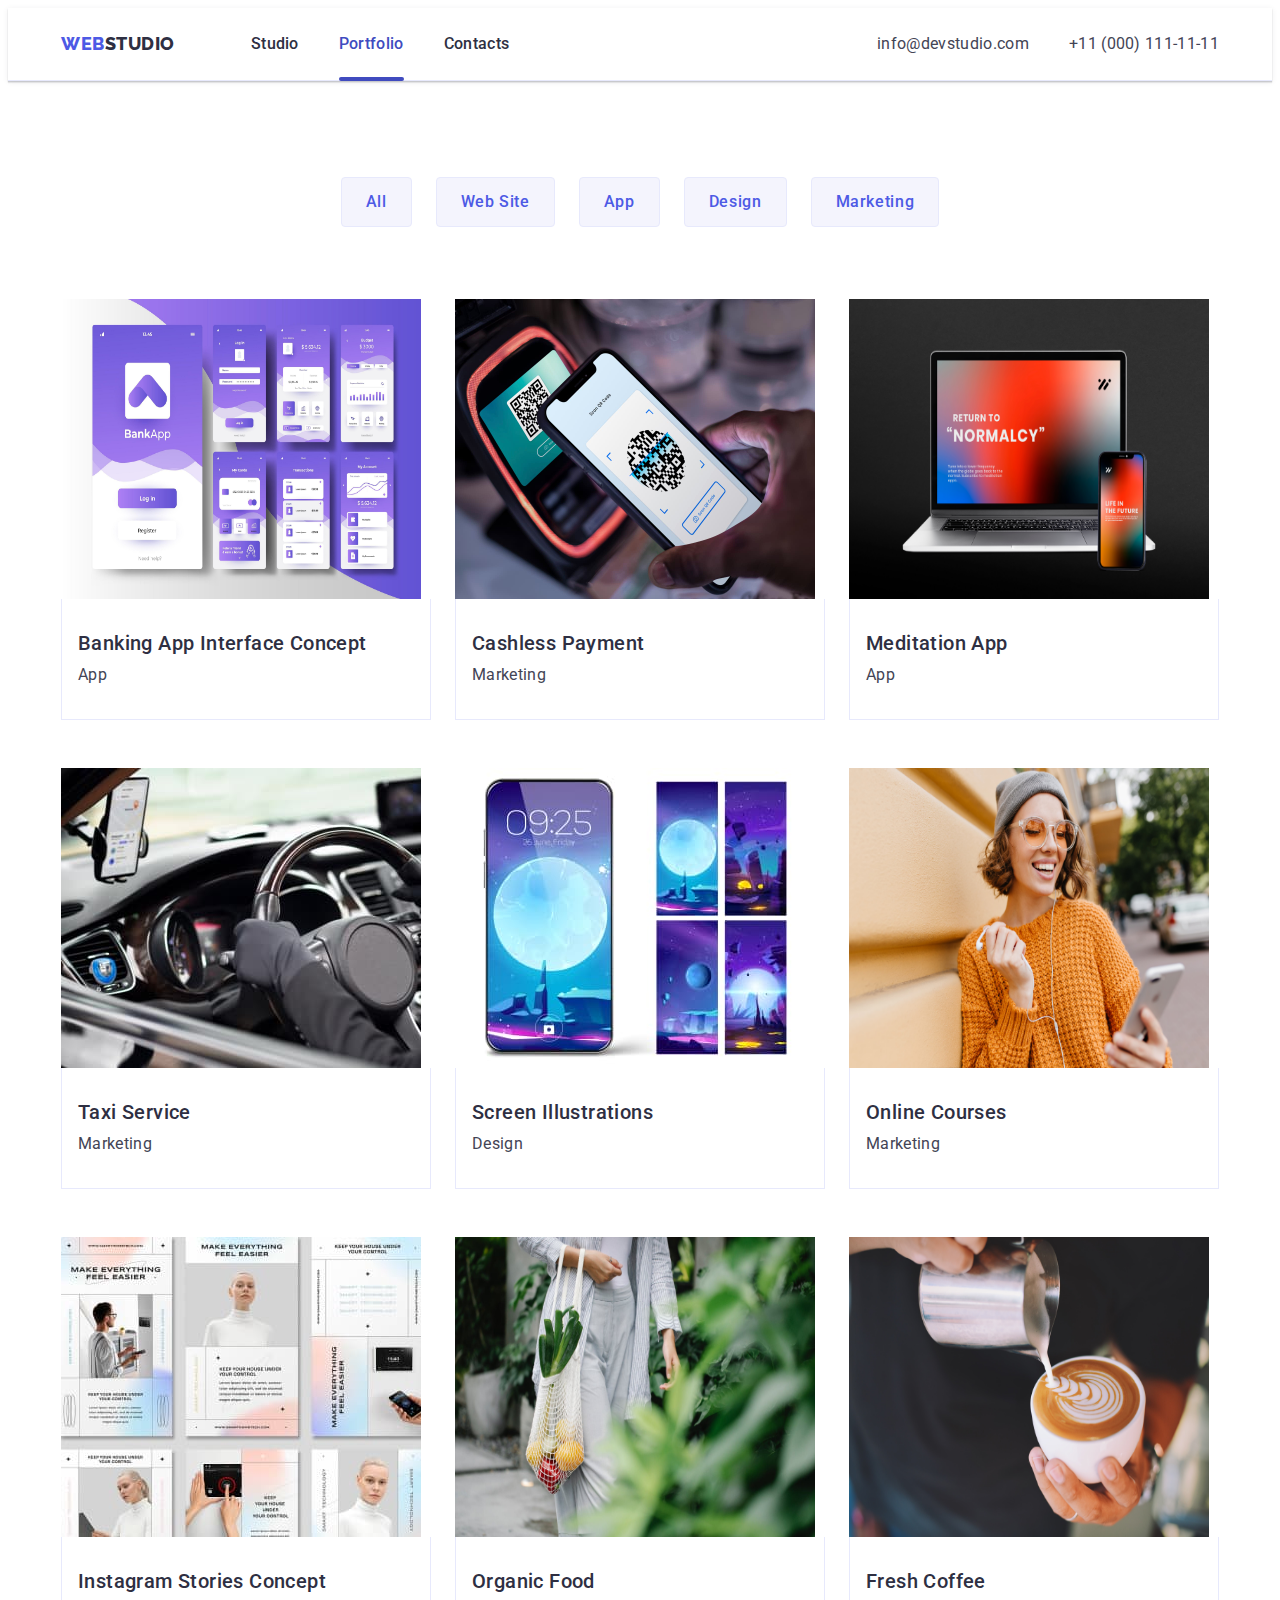
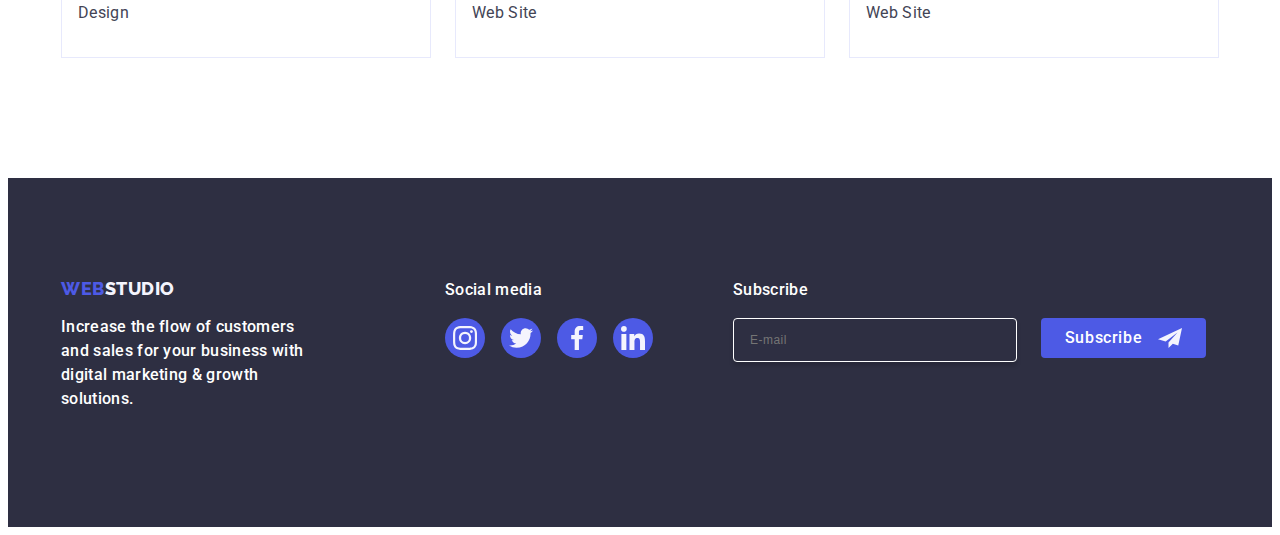
==== portfolio.html @ bbbe094a "Initial commit" ====
<!DOCTYPE html>
<html lang="en">
  <!-- head -->
  <head>
    <meta charset="UTF-8" />
    <meta name="viewport" content="width=device-width, initial-scale=1.0" />
    <link rel="preconnect" href="https://fonts.googleapis.com" />
    <link rel="preconnect" href="https://fonts.gstatic.com" crossorigin />
    <link
      href="https://fonts.googleapis.com/css2?family=Raleway:wght@800&family=Roboto:wght@400;500;700;900&display=swap"
      rel="stylesheet"
    />
    <link
      rel="stylesheet"
      href="https://cdnjs.cloudflare.com/ajax/libs/modern-normalize/2.0.0/modern-normalize.min.css"
      integrity="sha512-4xo8blKMVCiXpTaLzQSLSw3KFOVPWhm/TRtuPVc4WG6kUgjH6J03IBuG7JZPkcWMxJ5huwaBpOpnwYElP/m6wg=="
      crossorigin="anonymous"
      referrerpolicy="no-referrer"
    />
    <link rel="stylesheet" href="./css/styles.css" />
    <title>Portfolio</title>
  </head>
  <!-- body -->
  <body>
    <header class="header">
      <div class="container header-container">
        <nav class="nav-header">
          <a href="./index.html" class="logo-link-header link"
            >Web<span class="logo-accent">Studio</span></a
          >
          <ul class="header-link list">
            <li>
              <a class="nav-list link" href="./index.html">Studio</a>
            </li>
            <li>
              <a class="nav-list link current" href="./portfolio.html"
                >Portfolio</a
              >
            </li>
            <li>
              <a class="nav-list link" href="">Contacts</a>
            </li>
          </ul>
        </nav>
        <address class="address">
          <ul class="address-list list">
            <li class="item">
              <a class="contact-link link" href="mailto:info@devstudio.com"
                >info@devstudio.com</a
              >
            </li>
            <li class="item">
              <a class="contact-link link" href="tel:+110001111111"
                >+11 (000) 111-11-11</a
              >
            </li>
          </ul>
        </address>
      </div>
    </header>
    <!-- main -->
    <main>
      <section class="section-p">
        <div class="container">
          <h1 class="visually-hidden">Any text</h1>

          <!-- section with buttons -->

          <ul class="list-p list">
            <li><button class="button-p" type="button">All</button></li>
            <li><button class="button-p" type="button">Web Site</button></li>
            <li><button class="button-p" type="button">App</button></li>
            <li><button class="button-p" type="button">Design</button></li>
            <li><button class="button-p" type="button">Marketing</button></li>
          </ul>

          <!-- section with images -->

          <ul class="list-p-second list">
            <li class="item-p">
              <a href="src=./images/ProjectCard1.jpg" class="app-link-p link">
                <div class="image-p-container">
                  <img
                    src="./images/ProjectCard1.jpg"
                    alt="Banking App Interface Concept"
                    width="360"
                    height="300"
                  />
                  <p class="text-p-container">
                    14 Stylish and User-Friendly App Design Concepts · Task
                    Manager App · Calorie Tracker App · Exotic Fruit Ecommerce
                    App · Cloud Storage App
                  </p>
                </div>
                <div class="link-p">
                  <h2 class="titie-p">Banking App Interface Concept</h2>
                  <p class="text-p">App</p>
                </div></a
              >
            </li>
            <li class="item-p">
              <a href="src=./images/ProjectCard2.jpg" class="app-link-p link">
                <div class="image-p-container">
                  <img
                    src="./images/ProjectCard2.jpg"
                    alt="Cashless Payment"
                    width="360"
                    height="300"
                  />
                  <p class="text-p-container">
                    14 Stylish and User-Friendly App Design Concepts · Task
                    Manager App · Calorie Tracker App · Exotic Fruit Ecommerce
                    App · Cloud Storage App
                  </p>
                </div>
                <div class="link-p">
                  <h2 class="titie-p">Cashless Payment</h2>
                  <p class="text-p">Marketing</p>
                </div></a
              >
            </li>
            <li class="item-p">
              <a href="src=./images/ProjectCard3.jpg" class="app-link-p link">
                <div class="image-p-container">
                  <img
                    src="./images/ProjectCard3.jpg"
                    alt="Meditation App"
                    width="360"
                    height="300"
                  />
                  <p class="text-p-container">
                    14 Stylish and User-Friendly App Design Concepts · Task
                    Manager App · Calorie Tracker App · Exotic Fruit Ecommerce
                    App · Cloud Storage App
                  </p>
                </div>
                <div class="link-p">
                  <h2 class="titie-p">Meditation App</h2>
                  <p class="text-p">App</p>
                </div></a
              >
            </li>
            <li class="item-p">
              <a href="src=./images/ProjectCard4.jpg" class="app-link-p link">
                <div class="image-p-container">
                  <img
                    src="./images/ProjectCard4.jpg"
                    alt="Taxi Service"
                    width="360"
                    height="300"
                  />
                  <p class="text-p-container">
                    14 Stylish and User-Friendly App Design Concepts · Task
                    Manager App · Calorie Tracker App · Exotic Fruit Ecommerce
                    App · Cloud Storage App
                  </p>
                </div>
                <div class="link-p">
                  <h2 class="titie-p">Taxi Service</h2>
                  <p class="text-p">Marketing</p>
                </div></a
              >
            </li>
            <li class="item-p">
              <a href="src=./images/ProjectCard5.jpg" class="app-link-p link">
                <div class="image-p-container">
                  <img
                    src="./images/ProjectCard5.jpg"
                    alt="Screen Illustrations"
                    width="360"
                    height="300"
                  />
                  <p class="text-p-container">
                    14 Stylish and User-Friendly App Design Concepts · Task
                    Manager App · Calorie Tracker App · Exotic Fruit Ecommerce
                    App · Cloud Storage App
                  </p>
                </div>
                <div class="link-p">
                  <h2 class="titie-p">Screen Illustrations</h2>
                  <p class="text-p">Design</p>
                </div></a
              >
            </li>
            <li class="item-p">
              <a href="src=./images/ProjectCard6.jpg" class="app-link-p link">
                <div class="image-p-container">
                  <img
                    src="./images/ProjectCard6.jpg"
                    alt="Online Courses"
                    width="360"
                    height="300"
                  />
                  <p class="text-p-container">
                    14 Stylish and User-Friendly App Design Concepts · Task
                    Manager App · Calorie Tracker App · Exotic Fruit Ecommerce
                    App · Cloud Storage App
                  </p>
                </div>
                <div class="link-p">
                  <h2 class="titie-p">Online Courses</h2>
                  <p class="text-p">Marketing</p>
                </div></a
              >
            </li>
            <li class="item-p">
              <a href="src=./images/ProjectCard7.jpg" class="app-link-p link">
                <div class="image-p-container">
                  <img
                    src="./images/ProjectCard7.jpg"
                    alt="Instagram Stories Concept"
                    width="360"
                    height="300"
                  />
                  <p class="text-p-container">
                    14 Stylish and User-Friendly App Design Concepts · Task
                    Manager App · Calorie Tracker App · Exotic Fruit Ecommerce
                    App · Cloud Storage App
                  </p>
                </div>
                <div class="link-p">
                  <h2 class="titie-p">Instagram Stories Concept</h2>
                  <p class="text-p">Design</p>
                </div></a
              >
            </li>
            <li class="item-p">
              <a href="src=./images/ProjectCard8.jpg" class="app-link-p link">
                <div class="image-p-container">
                  <img
                    src="./images/ProjectCard8.jpg"
                    alt="Organic Food"
                    width="360"
                    height="300"
                  />
                  <p class="text-p-container">
                    14 Stylish and User-Friendly App Design Concepts · Task
                    Manager App · Calorie Tracker App · Exotic Fruit Ecommerce
                    App · Cloud Storage App
                  </p>
                </div>
                <div class="link-p">
                  <h2 class="titie-p">Organic Food</h2>
                  <p class="text-p">Web Site</p>
                </div>
              </a>
            </li>
            <li class="item-p">
              <a href="src=./images/ProjectCard9.jpg" class="app-link-p link">
                <div class="image-p-container">
                  <img
                    src="./images/ProjectCard9.jpg"
                    alt="Fresh Coffee"
                    width="360"
                    height="300"
                  />
                  <p class="text-p-container">
                    14 Stylish and User-Friendly App Design Concepts · Task
                    Manager App · Calorie Tracker App · Exotic Fruit Ecommerce
                    App · Cloud Storage App
                  </p>
                </div>
                <div class="link-p">
                  <h2 class="titie-p">Fresh Coffee</h2>
                  <p class="text-p">Web Site</p>
                </div>
              </a>
            </li>
          </ul>
        </div>
      </section>
    </main>
    <!-- Footer -->
    <footer class="footer">
      <div class="footer-div container">
        <div class="footer-div-logo">
          <a href="./index.html" class="logo-link link"
            >Web<span class="logo-accent-dark">Studio</span></a
          >
          <p class="footer-text">
            Increase the flow of customers and sales for your business with
            digital marketing & growth solutions.
          </p>
        </div>
        <div class="footer-socials">
          <p class="footer-text">Social media</p>
          <ul class="socials-list-footer list">
            <li class="socials-item">
              <a
                class="socials-logo-link-footer"
                href="./images/icons.svg#icon-instagram"
              >
                <svg class="svg-logo" width="24" height="24">
                  <use href="./images/icons.svg#icon-instagram"></use>
                </svg>
              </a>
            </li>
            <li class="socials-item">
              <a
                class="socials-logo-link-footer"
                href="./images/icons.svg#icon-twitter"
              >
                <svg class="svg-logo" width="24" height="24">
                  <use href="./images/icons.svg#icon-twitter"></use>
                </svg>
              </a>
            </li>
            <li class="socials-item">
              <a
                class="socials-logo-link-footer"
                href="./images/icons.svg#icon-facebook"
              >
                <svg class="svg-logo" width="24" height="24">
                  <use href="./images/icons.svg#icon-facebook"></use></svg
              ></a>
            </li>
            <li class="socials-item">
              <a
                class="socials-logo-link-footer"
                href="./images/icons.svg#icon-linkedin"
              >
                <svg class="svg-logo" width="24" height="24">
                  <use href="./images/icons.svg#icon-linkedin"></use>
                </svg>
              </a>
            </li>
          </ul>
        </div>
        <div class="footer-form-div">
          <p class="footer-form-text">Subscribe</p>
          <form class="footer-form">
            <label class="footer-form-label">
              <input
                class="input-email"
                type="email"
                name="e-mail"
                placeholder="E-mail"
              />
            </label>
            <button type="submit" class="subscribe-button">
              Subscribe
              <svg
                class="svg-logo subscribe-button-icon"
                width="24"
                height="24"
              >
                <use href="./images/icons.svg#icon-subscribe"></use>
              </svg>
            </button>
          </form>
        </div>
      </div>
    </footer>
  </body>
</html>
---- css/styles.css ----
:root {
    --state: #434455;
    --navy-blue: #2e2f42;
    --cornflower: #E7E9FC;
    --iris: #4D5AE5;
    --ocean: #404BBF;
    --cloud: #F4F4FD;
    --white: #ffffff;
    --light-slate: #8e8f99;

}

p,
h1,
h2,
h3,
h4,
h5,
h6 {
    padding: 0%;
    margin: 0%;
}

li {
    margin: 0%;
    padding-left: 0%;
}

img {
    display: block;
}

body {
    font-family: "Roboto", sans-serif;
    color: var(--state);
    background-color: var(--white);
}

.container {
    width: 1158px;
    padding: 0 15px;
    margin: 0 auto;
}

.header {
    border-bottom: 1px solid #e7e9fc;
    box-shadow: 0px 2px 1px rgba(46, 47, 66, 0.08), 0px 1px 1px rgba(46, 47, 66, 0.16), 0px 1px 6px rgba(46, 47, 66, 0.08);
}

.header-container {
    display: flex;
    align-items: center;
    justify-content: space-between;
}

.visually-hidden {
    position: absolute;
    width: 1px;
    height: 1px;
    margin: -1px;
    border: 0;
    padding: 0;
    white-space: nowrap;
    clip-path: inset(100%);
    clip: rect(0 0 0 0);
    overflow: hidden;
}

.list {
    list-style: none;
    padding: 0;
    margin: 0;
}

.link {
    text-decoration: none;
}

.current {}

.address {
    margin-left: auto;
}

.item {}

.nav-header {
    display: flex;
    align-items: center;
}

.header-link {
    display: flex;
    gap: 40px;
}


.address-list {
    display: flex;
    gap: 40px;
}

.logo-link-header {
    display: block;
    font-family: "Raleway", sans-serif;
    font-weight: 800;
    font-size: 18px;
    line-height: 1.17;
    letter-spacing: 0.03em;
    text-transform: uppercase;
    color: var(--iris);
    margin-right: 76px;

}


.logo-link.link {

    display: inline-block;
    font-family: "Raleway", sans-serif;
    font-weight: 800;
    font-size: 18px;
    line-height: 1.17;
    letter-spacing: 0.03em;
    text-transform: uppercase;
    color: var(--iris);
    margin-right: 76px;
    margin-bottom: 16px;
}


.logo-link.link:hover,
.logo-link.link:focus,
.nav-list.link:hover,
.nav-list.link:focus,
.contact-link.link:hover,
.contact-link.link:focus {
    color: #404bbf;
}



.logo-accent {
    color: #2e2f42
}



.nav-list {

    padding: 24px 0;
    color: var(--navyblue, #2E2F42);
    font-family: Roboto;
    font-size: 16px;
    font-style: normal;
    line-height: 1.5;
    letter-spacing: 0.02em;
    font-weight: 500;
    display: block;
    transition: color 250ms cubic-bezier(0.4, 0, 0.2, 1)
}

.current {
    color: #404bbf;
    position: relative;
}

.current::after {
    width: 100%;
    content: "";
    position: absolute;
    left: 0;
    bottom: -1px;
    height: 4px;
    background-color: #404bbf;
    border-radius: 2px;
    transition: border-radius 2px;
}


.contact-link {
    color: var(--slate, #434455);
    font-family: Roboto;
    font-size: 16px;
    font-style: normal;
    font-weight: 400;
    line-height: 24px;
    letter-spacing: 0.32px;
    transition: color 250ms cubic-bezier(0.4, 0, 0.2, 1);

}



.section-one {
    max-width: 1440px;
    padding: 188px 0;
    text-align: center;
    background: var(--navyblue, #2E2F42);
}

.hero {

    background-size: cover;
    background-image: url(../images/hero-bg.jpg);
    background-repeat: no-repeat;
    background-position: center center;
    background-image: linear-gradient(rgba(46, 47, 66, 0.7),
            rgba(46, 47, 66, 0.7)), url(../images/hero-bg.jpg);
}

.section-one-text {
    max-width: 496px;
    color: var(--white, #FFF);
    font-family: Roboto;
    font-size: 56px;
    font-style: normal;
    font-weight: 700;
    line-height: 1.07;
    letter-spacing: 1.12px;
    text-align: center;
    margin-right: auto;
    margin-left: auto;
    margin-bottom: 48px;
}

.section-one-button {
    border-radius: 4px;
    border: none;
    height: 56px;
    min-width: 169px;
    display: block;
    background-color: var(--iris);
    font-family: "Roboto", sans-serif;
    font-weight: 500;
    font-size: 16px;
    line-height: 1.5;
    letter-spacing: 0.04em;
    color: var(--white);
    cursor: pointer;
    margin: 0 auto;
    transition: background-color 250ms cubic-bezier(0.4, 0, 0.2, 1);
}

.section-one-button:hover {
    background-color: var(--ocean);
}

.section-one-button:focus {
    background-color: var(--ocean);
}

.section-two {
    padding: 120px 0;
}

.logo-icon {
    display: flex;
    justify-content: center;
    align-items: center;
}

.logo-icon-wrapper {
    display: flex;
    justify-content: center;
    align-items: center;
    width: 264px;
    height: 112px;
    margin-bottom: 8px;
    flex-shrink: 0;
    border-radius: 4px;
    background: var(--cloud, #F4F4FD);
}



.section-two-title,
.titie-p {
    font-weight: 500;
    font-size: 20px;
    line-height: 1.2;
    letter-spacing: 0.02em;
    color: var(--navy-blue);

}

.section-two-text {
    line-height: 1.5;
    letter-spacing: 0.02em;

}

.section-two-title {
    margin-bottom: 8px;
}

.section-two-list {
    display: flex;
    gap: 24px;
}

.section-two-list-element {
    width: calc((100% - 72px) / 4);
}

.section-three-title,
.section-four-title,
.section-five-title {
    font-size: 36px;
    line-height: 1.11;
    text-align: center;
    text-transform: capitalize;
    color: var(--navy-blue);
    letter-spacing: 0.02em;
}

.section-three {
    padding-bottom: 120px;
}

.section-three-title {
    margin-bottom: 72px;
}

.section-three-list {
    display: flex;
    gap: 24px;
}

.section-four {
    padding: 120px 0;
    background-color: #F4F4FD;
}

.section-four-list {
    display: flex;
    gap: 24px;
    border-radius: 0px 0px 4px 4px;
}

.section-four-item {
    border-radius: 0px 0px 4px 4px;
    background-color: #FFFFFF;
    box-shadow: 0px 1px 6px rgba(46, 47, 66, 0.08),
        0px 1px 1px rgba(46, 47, 66, 0.16),
        0px 2px 1px rgba(46, 47, 66, 0.08);
}

.section-four-item:first-child {
    width: calc((100% - 72px) / 4);
}

.section-four-item:last-child {
    margin-right: 0;
}

.section-four-title-name {
    font-weight: 500;
    font-size: 20px;
    line-height: 1.2;
    letter-spacing: 0.02em;
    color: var(--navy-blue);
    text-align: center;
    margin-bottom: 8px;

}

.woker-name {
    padding: 32px 0;
}

.section-four-title {
    margin-bottom: 72px;
}

.section-four-text {
    text-align: center;

}

.section-four-text,
.text-p {
    font-size: 16px;
    line-height: 1.5;
    letter-spacing: 0.02em;
    color: var(--state);
}

.socials {
    display: flex;
    justify-content: center;
    gap: 24px;
}

.socials-item {
    width: 40px;
    height: 40px;

}

.socials-logo-link {
    width: 100%;
    height: 100%;
    background-color: var(--iris);
    border-radius: 50%;
    display: flex;
    justify-content: center;
    align-items: center;
    transition: background-color 250ms cubic-bezier(0.4, 0, 0.2, 1);
}

.socials-logo-link:hover,
.socials-logo-link:focus {
    background-color: #404bbf;
}

.svg-logo {
    fill: #f4f4fd;
}

/* section-five */


.section-five {
    padding-top: 120px;
    padding-bottom: 120px;
}

.section-five-title {
    font-size: 36px;
    line-height: 1.11;
    color: var(--navy-blue);
    margin-bottom: 72px;
}

.sectiom-five-list {
    display: flex;
    justify-content: center;
    gap: 24px;
}

.sectiom-five-list-item {
    display: flex;
    width: calc((100% - 120px) / 6);
    height: 88px;
}

.section-five-logo {
    width: 100%;
    height: 100%;
    border: 1px solid #8e8f99;
    border-radius: 4px;
    display: flex;
    justify-content: center;
    align-items: center;
    color: var(--light-slate);
    transition: border-color 250ms cubic-bezier(0.4, 0, 0.2, 1),
        color 250ms cubic-bezier(0.4, 0, 0.2, 1);
}

.svg-five-logo:focus,
.svg-five-logo:hover {
    border-color: #404bbf;
    color: #404bbf;
}


.svg-five-logo {
    fill: currentColor;

}


.section-five-logo:focus,
.section-five-logo:hover {
    border-color: #404bbf;
    color: #404bbf;
}

.sectiom-five-list-item .footer-div-logo {
    margin-right: 120px;
}

.socials-list-footer {
    display: flex;
    gap: 16px;
}

.socials-logo-link-footer {
    width: 100%;
    height: 100%;
    background-color: var(--iris);
    border-radius: 50%;
    display: flex;
    justify-content: center;
    align-items: center;
    transition: background-color 250ms cubic-bezier(0.4, 0, 0.2, 1);
}

.socials-logo-link-footer:hover,
.socials-logo-link-footer:focus {
    background-color: #31d0aa;
}

.logo-accent-dark {
    color: #f4f4fd;
}

.footer-text {
    line-height: 1.5;
    color: var(--white);
    letter-spacing: 0.02em;
    max-width: 264px;
    font-weight: 500;
    font-size: 16px;
    margin-bottom: 16px;
}

.footer-div-logo {
    margin-right: 120px;
}

.footer {
    background-color: var(--navy-blue);
    padding: 100px 0;
}

.footer-div {
    display: flex;
    align-items: baseline;
}

.modal {
    position: fixed;
    top: 0;
    left: 0;
    width: 100%;
    height: 100%;
    background-color: rgba(46, 47, 66, 0.4);
    transition: opacity 250ms cubic-bezier(0.4, 0, 0.2, 1),
        visibility 250ms cubic-bezier(0.4, 0, 0.2, 1);
}

.modal-inside {
    position: absolute;
    top: 50%;
    left: 50%;
    transform: translate(-50%, -50%) scale(1);
    width: 408px;
    min-height: 584px;
    background: #fcfcfc;
    box-shadow: 0px 1px 1px rgba(0, 0, 0, 0.14),
        0px 1px 3px rgba(0, 0, 0, 0.12),
        0px 2px 1px rgba(0, 0, 0, 0.2);
    border-radius: 4px;
    transition: transform 250ms cubic-bezier(0.4, 0, 0.2, 1);
    padding: 72px 24px 24px 24px;
}

.modal-text {
    font-weight: 500;
    font-size: 16px;
    line-height: 1.5;
    text-align: center;
    letter-spacing: 0.02em;
    color: var(--navy-blue);
    margin-bottom: 16px;
}

.modal-close-button {
    position: absolute;
    top: 24px;
    right: 24px;
    width: 24px;
    height: 24px;
    border-radius: 50%;
    display: flex;
    justify-content: center;
    align-items: center;
    background-color: #e7e9fc;
    border: 1px solid rgba(0, 0, 0, 0.1);
    padding: 0;
    cursor: pointer;
    transition: background-color 250ms cubic-bezier(0.4, 0, 0.2, 1),
        border 250ms cubic-bezier(0.4, 0, 0.2, 1);
}

.modal-close-button:hover,
.modal-close-button:focus {
    background-color: #404bbf;
    border: none;
    fill: #ffffff;
}


.svg-close {
    transition: fill 250ms cubic-bezier(0.4, 0, 0.2, 1);
}

.modal-form-div {
    margin-bottom: 8px;
}

.modal-label {
    font-size: 12px;
    line-height: 1.17;
    letter-spacing: 0.04em;
    color: var(--light-slate);
    display: block;
    margin-bottom: 4px;
}

.modal-form-div-name {
    position: relative;
}

.modal-form-input-name {
    width: 100%;
    height: 40px;
    border: 1px solid rgba(46, 47, 66, 0.4);
    border-radius: 4px;
    background-color: transparent;
    padding-left: 38px;
    outline: transparent;
    transition: border-color 250ms cubic-bezier(0.4, 0, 0.2, 1);
}

.modal-form-input-name:focus {
    border-color: #4D5AE5
}

.modal-svg {
    position: absolute;
    left: 16px;
    top: 50%;
    transform: translateY(-50%);
    transition: fill 250ms cubic-bezier(0.4, 0, 0.2, 1);
}

.modal-form-input-name:focus+.modal-svg {
    fill: #4D5AE5;
}


.modal-comment {
    margin-bottom: 16px;
}

.modal-div-checkbox {
    margin-bottom: 24px;
}

.modal-label-checkbox {
    display: block;
    font-size: 12px;
    line-height: 1.17;
    letter-spacing: 0.04em;
    color: var(--light-slate);

}

.modal-textarea {
    width: 100%;
    height: 120px;
    font-size: 12px;
    line-height: 1.17;
    letter-spacing: 0.04em;
    color: rgba(46, 47, 66, 0.4);
    border: 1px solid rgba(46, 47, 66, 0.4);
    border-radius: 4px;
    background-color: transparent;
    padding: 8px 16px;
    outline: transparent;
    resize: none;
    transition: border-color 250ms cubic-bezier(0.4, 0, 0.2, 1);
}

.modal-textarea:focus {
    border-color: #4D5AE5;
}

.modal-span-checkbox {
    width: 16px;
    height: 16px;
    border: 1px solid rgba(46, 47, 66, 0.4);
    border-radius: 2px;
    transition: background-color 250ms cubic-bezier(0.4, 0, 0.2, 1),
        border 250ms cubic-bezier(0.4, 0, 0.2, 1),
        fill 250ms cubic-bezier(0.4, 0, 0.2, 1);
    display: inline-flex;
    justify-content: center;
    align-items: center;
    fill: transparent;
}

/* input:checked + label > span */
.modal-checkbox:checked+.modal-label-checkbox>.modal-span-checkbox {
    background-color: var(--ocean);
    border: none;
    fill: var(--cloud);
}

.is-hidden {
    opacity: 0;
    visibility: hidden;
    pointer-events: none;

}

.modal-href {
    color: var(--iris);
}

.modal-button {
    display: block;
    margin: auto;
    min-width: 169px;
    height: 56px;
    font-family: "Roboto", sans-serif;
    font-size: 16px;
    font-weight: 500;
    line-height: 1.5;
    letter-spacing: 0.04em;
    color: #ffffff;
    cursor: pointer;
    background-color: #4D5AE5;
    border: none;
    border-radius: 4px;
    transition: background-color 250ms cubic-bezier(0.4, 0, 0.2, 1);
}


/* portfolio */

.button-p {
    border-radius: 4px;
    border: 1px solid #e7e9fc;
    padding: 12px 24px;
    font-family: "Roboto", sans-serif;
    font-weight: 500;
    font-size: 16px;
    line-height: 1.5;
    letter-spacing: 0.04em;
    color: var(--iris);
    background-color: var(--cloud);
    cursor: pointer;
    transition: color 250ms cubic-bezier(0.4, 0, 0.2, 1),
        background-color 250ms cubic-bezier(0.4, 0, 0.2, 1), border-color 250ms cubic-bezier(0.4, 0, 0.2, 1),
        box-shadow 250ms cubic-bezier(0.4, 0, 0.2, 1);
}

.button-p:hover,
.button-p:focus {
    color: var(--white);
    background-color: var(--ocean);
    border: 1px solid transparent;
    box-shadow: 0px 3px 1px rgba(0, 0, 0, 0.1),
        0px 2px 1px rgba(0, 0, 0, 0.08), 0px 2px 2px rgba(0, 0, 0, 0.12);
}

.section-p {
    padding-top: 96px;
    padding-bottom: 120px;

}

.list-p {
    display: flex;
    justify-content: center;
    gap: 24px;
    margin-bottom: 72px;
}

.app-link-p {
    display: block;
    transition: box-shadow 250ms cubic-bezier(0.4, 0, 0.2, 1);

}

.app-link-p:hover,
.app-link-p:focus {
    box-shadow: 0px 1px 6px rgba(46, 47, 66, 0.08),
        0px 1px 1px rgba(46, 47, 66, 0.16),
        0px 2px 1px rgba(46, 47, 66, 0.08);
}

.list-p-second {
    display: flex;
    flex-wrap: wrap;
    justify-content: center;
    row-gap: 48px;
    column-gap: 24px;

}

.item-p {

    width: calc((100% - 48px) / 3);
    height: calc((100% - 24px) / 3);
}

.link-p {
    padding: 32px 16px;
    border: 1px solid #e7e9fc;
    border-top: none;

}

.titie-p {
    font-weight: 500;
    font-size: 20px;
    line-height: 1.2;
    letter-spacing: 0.02em;
    color: var(--navy-blue);
    margin-bottom: 8px
}

.app-link-p:hover .text-p-container,
.app-link-p:focus .text-p-container {
    transform: translateY(0%);
}

.image-p-container {
    position: relative;
    overflow: hidden;
}

.text-p-container {
    position: absolute;
    top: 0;
    font-size: 16px;
    line-height: 1.5;
    letter-spacing: 0.02em;
    color: var(--cloud);
    padding: 40px 32px;
    background-color: #4d5ae5;
    width: 100%;
    height: 100%;
    transform: translateY(100%);
    transition: transform 250ms cubic-bezier(0.4, 0, 0.2, 1);
}

.footer-form-div {
    margin-left: 80px;


}

.footer-form-text {
    margin-bottom: 16px;
    font-weight: 500;
    font-size: 16px;
    line-height: 1.5;
    letter-spacing: 0.02em;
    color: #ffffff;
}

.footer-form {
    display: flex;
    gap: 24px;

}

.footer-form-label {}

.input-email {
    width: 264px;
    height: 40px;
    border: 1px solid #ffffff;
    background-color: transparent;
    font-size: 12px;
    line-height: 1.5;
    letter-spacing: 0.04em;
    padding-left: 16px;
    box-shadow: 0px 4px 4px 0px rgba(0, 0, 0, 0.15);
    border-radius: 4px;
    color: #ffffff;

}

.placeholder {
    color:#ffffff;
}

.subscribe-button {
    min-width: 165px;
    height: 40px;
    display: flex;
    justify-content: center;
    align-items: center;
    font-family: "Roboto", sans-serif;
    font-size: 16px;
    font-weight: 500;
    line-height: 1.5;
    letter-spacing: 0.04em;
    color: #ffffff;
    cursor: pointer;
    background-color: #4D5AE5;
    border: none;
    border-radius: 4px;
}

.subscribe-button-icon {
    margin-left: 16px;
}
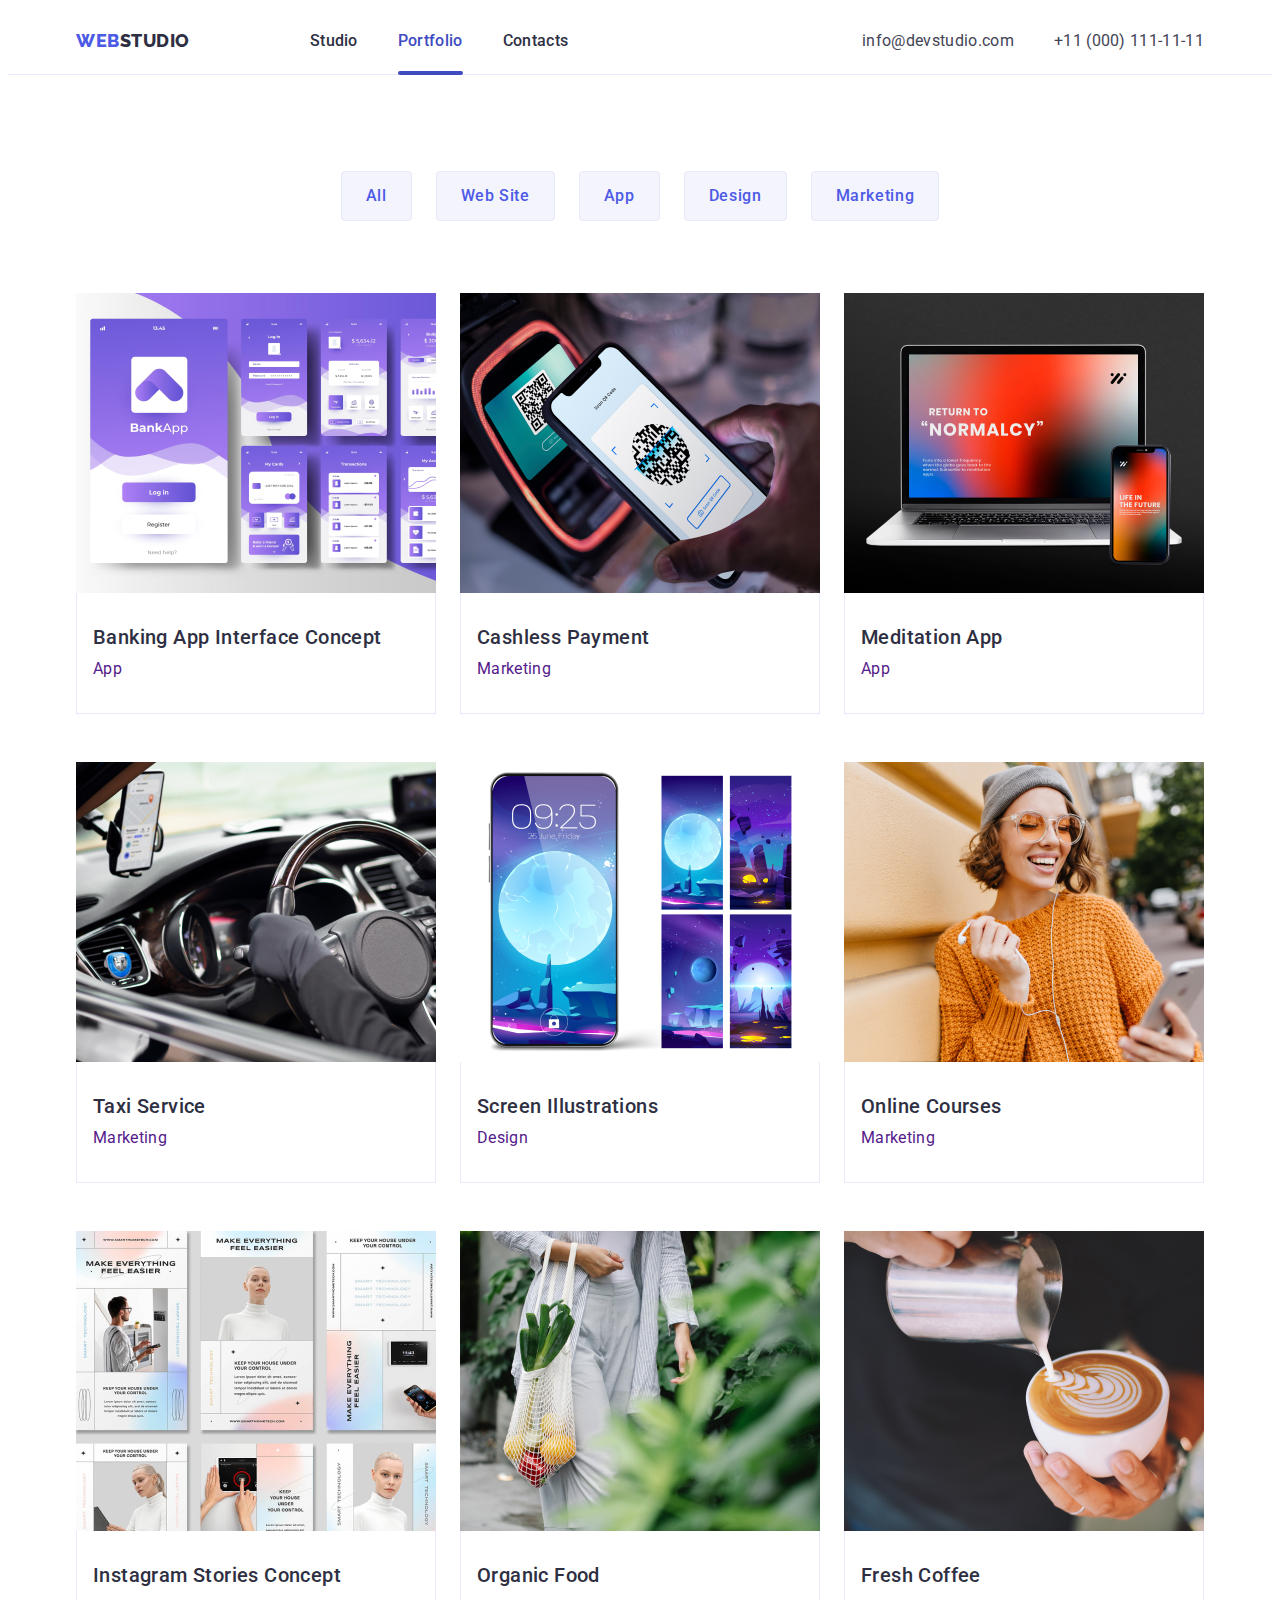
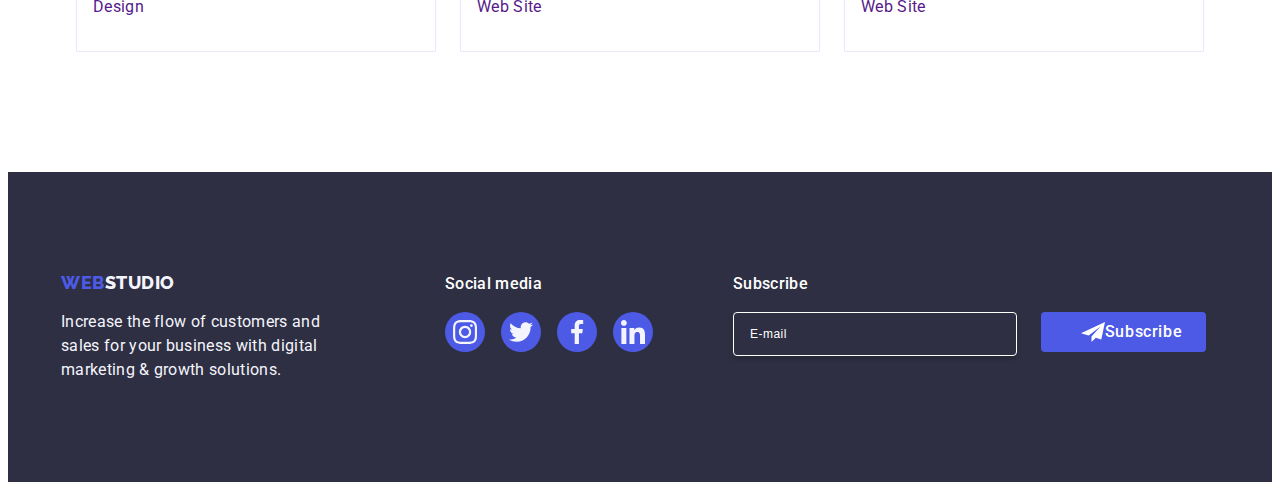
==== commit cf044cd6: "index.html" ====
--- a/portfolio.html
+++ b/portfolio.html
@@ -1,355 +1,202 @@
 <!DOCTYPE html>
 <html lang="en">
-  <!-- head -->
-  <head>
-    <meta charset="UTF-8" />
-    <meta name="viewport" content="width=device-width, initial-scale=1.0" />
-    <link rel="preconnect" href="https://fonts.googleapis.com" />
-    <link rel="preconnect" href="https://fonts.gstatic.com" crossorigin />
+
+<head>
+    <meta charset="UTF-8">
+    <meta name="viewport" content="width=device-width, initial-scale=1.0">
+    <link rel="stylesheet" href="https://cdnjs.cloudflare.com/ajax/libs/modern-normalize/2.0.0/modern-normalize.min.css"
+        integrity="sha512-4xo8blKMVCiXpTaLzQSLSw3KFOVPWhm/TRtuPVc4WG6kUgjH6J03IBuG7JZPkcWMxJ5huwaBpOpnwYElP/m6wg=="
+        crossorigin="anonymous" referrerpolicy="no-referrer" />
+    <link rel="stylesheet" href="./css/styles.css">
+    <link rel="stylesheet" href="./css/media.css" >
+    <link rel="preconnect" href="https://fonts.googleapis.com">
+    <link rel="preconnect" href="https://fonts.gstatic.com" crossorigin>
     <link
-      href="https://fonts.googleapis.com/css2?family=Raleway:wght@800&family=Roboto:wght@400;500;700;900&display=swap"
-      rel="stylesheet"
-    />
-    <link
-      rel="stylesheet"
-      href="https://cdnjs.cloudflare.com/ajax/libs/modern-normalize/2.0.0/modern-normalize.min.css"
-      integrity="sha512-4xo8blKMVCiXpTaLzQSLSw3KFOVPWhm/TRtuPVc4WG6kUgjH6J03IBuG7JZPkcWMxJ5huwaBpOpnwYElP/m6wg=="
-      crossorigin="anonymous"
-      referrerpolicy="no-referrer"
-    />
-    <link rel="stylesheet" href="./css/styles.css" />
-    <title>Portfolio</title>
-  </head>
-  <!-- body -->
-  <body>
-    <header class="header">
-      <div class="container header-container">
-        <nav class="nav-header">
-          <a href="./index.html" class="logo-link-header link"
-            >Web<span class="logo-accent">Studio</span></a
-          >
-          <ul class="header-link list">
-            <li>
-              <a class="nav-list link" href="./index.html">Studio</a>
-            </li>
-            <li>
-              <a class="nav-list link current" href="./portfolio.html"
-                >Portfolio</a
-              >
-            </li>
-            <li>
-              <a class="nav-list link" href="">Contacts</a>
-            </li>
-          </ul>
-        </nav>
-        <address class="address">
-          <ul class="address-list list">
-            <li class="item">
-              <a class="contact-link link" href="mailto:info@devstudio.com"
-                >info@devstudio.com</a
-              >
-            </li>
-            <li class="item">
-              <a class="contact-link link" href="tel:+110001111111"
-                >+11 (000) 111-11-11</a
-              >
-            </li>
-          </ul>
-        </address>
-      </div>
+        href="https://fonts.googleapis.com/css2?family=Raleway:wght@800&family=Roboto:wght@400;500;700;900&display=swap"
+        rel="stylesheet">
+    <title>Homework2</title>
+</head>
+
+<body class="body">
+    <header class="headertwo">
+        <div class="container div">
+            <nav class="nav">
+                <a class="logotype link" href="./index.html">Web<span class="spantwo">Studio</span></a>
+                <ul class="menu list">
+                    <li><a class="headerlink link" href="./index.html">Studio</a></li>
+                    <li><a class="headerlink current portfolio link " href="./portfolio.html">Portfolio</a></li>
+                    <li><a class="headerlink link" href="">Contacts</a></li>
+                </ul>
+            </nav>
+            <address class="address">
+                <ul class="connection list">
+                    <li><a class="mail link" href="mailto:info@devstudio.com">info@devstudio.com</a></li>
+                    <li class="teltwo"><a class="mail link" href="tel:+110001111111">+11 (000) 111-11-11</a></li>
+                </ul>
+
+            </address>
+        </div>
     </header>
-    <!-- main -->
     <main>
-      <section class="section-p">
-        <div class="container">
-          <h1 class="visually-hidden">Any text</h1>
-
-          <!-- section with buttons -->
-
-          <ul class="list-p list">
-            <li><button class="button-p" type="button">All</button></li>
-            <li><button class="button-p" type="button">Web Site</button></li>
-            <li><button class="button-p" type="button">App</button></li>
-            <li><button class="button-p" type="button">Design</button></li>
-            <li><button class="button-p" type="button">Marketing</button></li>
-          </ul>
-
-          <!-- section with images -->
-
-          <ul class="list-p-second list">
-            <li class="item-p">
-              <a href="src=./images/ProjectCard1.jpg" class="app-link-p link">
-                <div class="image-p-container">
-                  <img
-                    src="./images/ProjectCard1.jpg"
-                    alt="Banking App Interface Concept"
-                    width="360"
-                    height="300"
-                  />
-                  <p class="text-p-container">
-                    14 Stylish and User-Friendly App Design Concepts · Task
-                    Manager App · Calorie Tracker App · Exotic Fruit Ecommerce
-                    App · Cloud Storage App
-                  </p>
-                </div>
-                <div class="link-p">
-                  <h2 class="titie-p">Banking App Interface Concept</h2>
-                  <p class="text-p">App</p>
-                </div></a
-              >
-            </li>
-            <li class="item-p">
-              <a href="src=./images/ProjectCard2.jpg" class="app-link-p link">
-                <div class="image-p-container">
-                  <img
-                    src="./images/ProjectCard2.jpg"
-                    alt="Cashless Payment"
-                    width="360"
-                    height="300"
-                  />
-                  <p class="text-p-container">
-                    14 Stylish and User-Friendly App Design Concepts · Task
-                    Manager App · Calorie Tracker App · Exotic Fruit Ecommerce
-                    App · Cloud Storage App
-                  </p>
-                </div>
-                <div class="link-p">
-                  <h2 class="titie-p">Cashless Payment</h2>
-                  <p class="text-p">Marketing</p>
-                </div></a
-              >
-            </li>
-            <li class="item-p">
-              <a href="src=./images/ProjectCard3.jpg" class="app-link-p link">
-                <div class="image-p-container">
-                  <img
-                    src="./images/ProjectCard3.jpg"
-                    alt="Meditation App"
-                    width="360"
-                    height="300"
-                  />
-                  <p class="text-p-container">
-                    14 Stylish and User-Friendly App Design Concepts · Task
-                    Manager App · Calorie Tracker App · Exotic Fruit Ecommerce
-                    App · Cloud Storage App
-                  </p>
-                </div>
-                <div class="link-p">
-                  <h2 class="titie-p">Meditation App</h2>
-                  <p class="text-p">App</p>
-                </div></a
-              >
-            </li>
-            <li class="item-p">
-              <a href="src=./images/ProjectCard4.jpg" class="app-link-p link">
-                <div class="image-p-container">
-                  <img
-                    src="./images/ProjectCard4.jpg"
-                    alt="Taxi Service"
-                    width="360"
-                    height="300"
-                  />
-                  <p class="text-p-container">
-                    14 Stylish and User-Friendly App Design Concepts · Task
-                    Manager App · Calorie Tracker App · Exotic Fruit Ecommerce
-                    App · Cloud Storage App
-                  </p>
-                </div>
-                <div class="link-p">
-                  <h2 class="titie-p">Taxi Service</h2>
-                  <p class="text-p">Marketing</p>
-                </div></a
-              >
-            </li>
-            <li class="item-p">
-              <a href="src=./images/ProjectCard5.jpg" class="app-link-p link">
-                <div class="image-p-container">
-                  <img
-                    src="./images/ProjectCard5.jpg"
-                    alt="Screen Illustrations"
-                    width="360"
-                    height="300"
-                  />
-                  <p class="text-p-container">
-                    14 Stylish and User-Friendly App Design Concepts · Task
-                    Manager App · Calorie Tracker App · Exotic Fruit Ecommerce
-                    App · Cloud Storage App
-                  </p>
-                </div>
-                <div class="link-p">
-                  <h2 class="titie-p">Screen Illustrations</h2>
-                  <p class="text-p">Design</p>
-                </div></a
-              >
-            </li>
-            <li class="item-p">
-              <a href="src=./images/ProjectCard6.jpg" class="app-link-p link">
-                <div class="image-p-container">
-                  <img
-                    src="./images/ProjectCard6.jpg"
-                    alt="Online Courses"
-                    width="360"
-                    height="300"
-                  />
-                  <p class="text-p-container">
-                    14 Stylish and User-Friendly App Design Concepts · Task
-                    Manager App · Calorie Tracker App · Exotic Fruit Ecommerce
-                    App · Cloud Storage App
-                  </p>
-                </div>
-                <div class="link-p">
-                  <h2 class="titie-p">Online Courses</h2>
-                  <p class="text-p">Marketing</p>
-                </div></a
-              >
-            </li>
-            <li class="item-p">
-              <a href="src=./images/ProjectCard7.jpg" class="app-link-p link">
-                <div class="image-p-container">
-                  <img
-                    src="./images/ProjectCard7.jpg"
-                    alt="Instagram Stories Concept"
-                    width="360"
-                    height="300"
-                  />
-                  <p class="text-p-container">
-                    14 Stylish and User-Friendly App Design Concepts · Task
-                    Manager App · Calorie Tracker App · Exotic Fruit Ecommerce
-                    App · Cloud Storage App
-                  </p>
-                </div>
-                <div class="link-p">
-                  <h2 class="titie-p">Instagram Stories Concept</h2>
-                  <p class="text-p">Design</p>
-                </div></a
-              >
-            </li>
-            <li class="item-p">
-              <a href="src=./images/ProjectCard8.jpg" class="app-link-p link">
-                <div class="image-p-container">
-                  <img
-                    src="./images/ProjectCard8.jpg"
-                    alt="Organic Food"
-                    width="360"
-                    height="300"
-                  />
-                  <p class="text-p-container">
-                    14 Stylish and User-Friendly App Design Concepts · Task
-                    Manager App · Calorie Tracker App · Exotic Fruit Ecommerce
-                    App · Cloud Storage App
-                  </p>
-                </div>
-                <div class="link-p">
-                  <h2 class="titie-p">Organic Food</h2>
-                  <p class="text-p">Web Site</p>
-                </div>
-              </a>
-            </li>
-            <li class="item-p">
-              <a href="src=./images/ProjectCard9.jpg" class="app-link-p link">
-                <div class="image-p-container">
-                  <img
-                    src="./images/ProjectCard9.jpg"
-                    alt="Fresh Coffee"
-                    width="360"
-                    height="300"
-                  />
-                  <p class="text-p-container">
-                    14 Stylish and User-Friendly App Design Concepts · Task
-                    Manager App · Calorie Tracker App · Exotic Fruit Ecommerce
-                    App · Cloud Storage App
-                  </p>
-                </div>
-                <div class="link-p">
-                  <h2 class="titie-p">Fresh Coffee</h2>
-                  <p class="text-p">Web Site</p>
-                </div>
-              </a>
-            </li>
-          </ul>
+        <section class="sectionsix">
+            <div class="container">
+                <h1 class="visually-hidden">invisible text</h1>
+                <ul class="listlist list">
+                    <li><button class="buttontwo one" type="button"> All</button></li>
+                    <li><button class="buttontwo two" type="button"> Web Site</button></li>
+                    <li><button class="buttontwo three" type="button"> App</button></li>
+                    <li><button class="buttontwo four" type="button"> Design</button></li>
+                    <li><button class="buttontwo five" type="button"> Marketing</button></li>
+                </ul>
+                <ul class="photolist list">
+                    <li class="manyphotos"> <a class="manyphotoslink link" href="">
+                            <div class="portimg"><img class="imgtwo" src="./images/img.jpg"
+                                    alt="Banking App Interface Concept" width="360">
+                                <p class="text">14 Stylish and User-Friendly App Design Concepts · Task Manager App ·
+                                    Calorie Tracker App · Exotic Fruit Ecommerce App · Cloud Storage App</p>
+                            </div>
+                            <div class="photocon">
+                                <h2 class="sectionfive">Banking App Interface Concept</h2>
+                                <p class="listparagraph"> App</p>
+                            </div>
+                        </a></li>
+                    <li class="manyphotos"> <a class="manyphotoslink link" href="">
+                            <div class="portimg">
+                                <img class="img" src="./images/img8 (1).jpg" alt="Cashless Payment" width="360">
+                                <p class="text">14 Stylish and User-Friendly App Design Concepts · Task Manager App ·
+                                    Calorie Tracker App · Exotic Fruit Ecommerce App · Cloud Storage App</p>
+                            </div>
+                            <div class="photocon">
+                                <h2 class="sectionfive">Cashless Payment</h2>
+                                <p class="listparagraph"> Marketing</p>
+                            </div>
+                        </a></li>
+                    <li class="manyphotos"> <a class="manyphotoslink link" href="">
+                            <div class="portimg">
+                                <img class="img" src="./images/img8 (2).jpg" alt="Cashless Payment" width="360">
+                                <p class="text">14 Stylish and User-Friendly App Design Concepts · Task Manager App ·
+                                    Calorie Tracker App · Exotic Fruit Ecommerce App · Cloud Storage App</p>
+                            </div>
+                            <div class="photocon">
+                                <h2 class="sectionfive">Meditation App</h2>
+                                <p class="listparagraph"> App</p>
+                            </div>
+                        </a>
+                    <li class="manyphotos"> <a class="manyphotoslink link" href="">
+                            <div class="portimg">
+                                <img class="img" src="./images/img8 (3).jpg" alt="Cashless Payment" width="360">
+                                <p class="text">14 Stylish and User-Friendly App Design Concepts · Task Manager App ·
+                                    Calorie Tracker App · Exotic Fruit Ecommerce App · Cloud Storage App</p>
+                            </div>
+                            <div class="photocon">
+                                <h2 class="sectionfive">Taxi Service</h2>
+                                <p class="listparagraph"> Marketing</p>
+                            </div>
+                        </a></li>
+                    <li class="manyphotos"> <a class="manyphotoslink link" href="">
+                            <div class="portimg">
+                                <img class="img" src="./images/img8 (4).jpg" alt="Cashless Payment" width="360">
+                                <p class="text">14 Stylish and User-Friendly App Design Concepts · Task Manager App ·
+                                    Calorie Tracker App · Exotic Fruit Ecommerce App · Cloud Storage App</p>
+                            </div>
+                            <div class="photocon">
+                                <h2 class="sectionfive">Screen Illustrations</h2>
+                                <p class="listparagraph"> Design</p>
+                            </div>
+                        </a></li>
+                    <li class="manyphotos"> <a class="manyphotoslink link" href="">
+                            <div class="portimg">
+                                <img class="img" src="./images/img8 (5).jpg" alt="Cashless Payment" width="360">
+                                <p class="text">14 Stylish and User-Friendly App Design Concepts · Task Manager App ·
+                                    Calorie Tracker App · Exotic Fruit Ecommerce App · Cloud Storage App</p>
+                            </div>
+                            <div class="photocon">
+                                <h2 class="sectionfive">Online Courses</h2>
+                                <p class="listparagraph"> Marketing</p>
+                            </div>
+                        </a></li>
+                    <li class="manyphotos"> <a class="manyphotoslink link" href="">
+                            <div class="portimg">
+                                <img class="img" src="./images/img8 (6).jpg" alt="Cashless Payment" width="360">
+                                <p class="text">14 Stylish and User-Friendly App Design Concepts · Task Manager App ·
+                                    Calorie Tracker App · Exotic Fruit Ecommerce App · Cloud Storage App</p>
+                            </div>
+                            <div class="photocon">
+                                <h2 class="sectionfive">Instagram Stories Concept</h2>
+                                <p class="listparagraph"> Design</p>
+                            </div>
+                        </a></li>
+                    <li class="manyphotos"> <a class=" manyphotoslink link" href="">
+                            <div class="portimg">
+                                <img class="img" src="./images/img8 (7).jpg" alt="Cashless Payment" width="360">
+                                <p class="text">14 Stylish and User-Friendly App Design Concepts · Task Manager App ·
+                                    Calorie Tracker App · Exotic Fruit Ecommerce App · Cloud Storage App</p>
+                            </div>
+                            <div class="photocon">
+                                <h2 class="sectionfive"> Organic Food</h2>
+                                <p class="listparagraph">Web Site</p>
+                            </div>
+                        </a>
+                    </li>
+                    
+                    <li class="manyphotos"> <a class="manyphotoslink link" href="">
+                        <div class="portimg">
+                            <img class="img" src="./images/img8 (8).jpg" alt="Cashless Payment" width="360">
+                            <p class="text">14 Stylish and User-Friendly App Design Concepts · Task Manager App ·
+                                Calorie Tracker App · Exotic Fruit Ecommerce App · Cloud Storage App</p>
+                        </div>
+                            <div class="photocon">
+                                <h2 class="sectionfive"> Fresh Coffee</h2>
+                                <p class="listparagraph">Web Site</p>
+                            </div>
+                        </a>
+                    </li>
+
+                </ul>
+            </div>
+        </section>
+
+
+
+
+    </main>
+    <footer class="foterstyle">
+        <div class="foterdiv container vipcontainer ">
+            <div class="okean bbb">
+                <a class="logotypetwo  link" href="./index.html">Web<span class="span">Studio</span></a>
+                <p class="paragraph"> Increase the flow of customers and sales for your business with digital marketing
+                    &
+                    growth
+                    solutions.</p>
+            </div>
+            <div>
+                <p class="meduza">Social media</p>
+                <ul class="soneul">
+                    <li class="soneone"> <a class="sonelinktwo" href=""><svg class="sonesvg" height="24" width="24">
+                                <use href="./images/icons.svg#icon-instagram-2"></use>
+                            </svg></a></li>
+                    <li class="soneone"> <a class="sonelinktwo" href=""><svg class="sonesvg" height="24" width="24">
+                                <use href="./images/icons.svg#icon-twitter-1"></use>
+                            </svg></a></li>
+                    <li class="soneone"> <a class="sonelinktwo" href=""><svg class="sonesvg" height="24" width="24">
+                                <use href="./images/icons.svg#icon-facebook-1"></use>
+                            </svg></a></li>
+                    <li class="soneone"> <a class="sonelinktwo" href=""><svg class="sonesvg" height="24" width="24">
+                                <use href="./images/icons.svg#icon-linkedin-1"></use>
+                            </svg></a></li>
+                </ul>
+            </div>
+            <div class="lake">
+                <p class="more">Subscribe</p>
+                <form class="form" >
+                    <label class="label" >
+                        <input class="input" name="input" type="email" placeholder="E-mail">
+                    </label>
+                    <button class="foterbtn" type="submit"><svg class="joystick" width="24" height="24"><use href="./images/icons.svg#icon-Frame-3"></use></svg>
+                        Subscribe</button>
+                </form>
+            </div>
         </div>
-      </section>
-    </main>
-    <!-- Footer -->
-    <footer class="footer">
-      <div class="footer-div container">
-        <div class="footer-div-logo">
-          <a href="./index.html" class="logo-link link"
-            >Web<span class="logo-accent-dark">Studio</span></a
-          >
-          <p class="footer-text">
-            Increase the flow of customers and sales for your business with
-            digital marketing & growth solutions.
-          </p>
-        </div>
-        <div class="footer-socials">
-          <p class="footer-text">Social media</p>
-          <ul class="socials-list-footer list">
-            <li class="socials-item">
-              <a
-                class="socials-logo-link-footer"
-                href="./images/icons.svg#icon-instagram"
-              >
-                <svg class="svg-logo" width="24" height="24">
-                  <use href="./images/icons.svg#icon-instagram"></use>
-                </svg>
-              </a>
-            </li>
-            <li class="socials-item">
-              <a
-                class="socials-logo-link-footer"
-                href="./images/icons.svg#icon-twitter"
-              >
-                <svg class="svg-logo" width="24" height="24">
-                  <use href="./images/icons.svg#icon-twitter"></use>
-                </svg>
-              </a>
-            </li>
-            <li class="socials-item">
-              <a
-                class="socials-logo-link-footer"
-                href="./images/icons.svg#icon-facebook"
-              >
-                <svg class="svg-logo" width="24" height="24">
-                  <use href="./images/icons.svg#icon-facebook"></use></svg
-              ></a>
-            </li>
-            <li class="socials-item">
-              <a
-                class="socials-logo-link-footer"
-                href="./images/icons.svg#icon-linkedin"
-              >
-                <svg class="svg-logo" width="24" height="24">
-                  <use href="./images/icons.svg#icon-linkedin"></use>
-                </svg>
-              </a>
-            </li>
-          </ul>
-        </div>
-        <div class="footer-form-div">
-          <p class="footer-form-text">Subscribe</p>
-          <form class="footer-form">
-            <label class="footer-form-label">
-              <input
-                class="input-email"
-                type="email"
-                name="e-mail"
-                placeholder="E-mail"
-              />
-            </label>
-            <button type="submit" class="subscribe-button">
-              Subscribe
-              <svg
-                class="svg-logo subscribe-button-icon"
-                width="24"
-                height="24"
-              >
-                <use href="./images/icons.svg#icon-subscribe"></use>
-              </svg>
-            </button>
-          </form>
-        </div>
-      </div>
     </footer>
-  </body>
-</html>
+
+</body>--- a/css/styles.css
+++ b/css/styles.css
@@ -1,45 +1,333 @@
 :root {
-    --state: #434455;
-    --navy-blue: #2e2f42;
-    --cornflower: #E7E9FC;
-    --iris: #4D5AE5;
-    --ocean: #404BBF;
-    --cloud: #F4F4FD;
-    --white: #ffffff;
-    --light-slate: #8e8f99;
-
-}
-
-p,
-h1,
-h2,
-h3,
-h4,
-h5,
-h6 {
-    padding: 0%;
-    margin: 0%;
-}
-
-li {
-    margin: 0%;
-    padding-left: 0%;
-}
-
-img {
-    display: block;
-}
-
-body {
+    --background-color: #FFFFFF;
+}
+
+.current::after {
+    width: 100%;
+    content: '';
+    position: absolute;
+    left: 0;
+    bottom: -1px;
+    height: 4px;
+    background-color: #404bbf;
+    border-radius: 2px;
+    display: block;
+
+}
+
+
+div {
+    padding: 0;
+    margin: 0;
+}
+
+ul {
+    padding: 0;
+    margin: 0;
+}
+
+p {
+    margin: 0;
+}
+
+h1 {
+    margin: 0;
+}
+
+h2 {
+    margin: 0;
+}
+
+h3 {
+    margin: 0;
+}
+
+.body {
+    background-color: #FFFFFF;
+    color: #434455;
     font-family: "Roboto", sans-serif;
-    color: var(--state);
-    background-color: var(--white);
-}
-
-.container {
-    width: 1158px;
-    padding: 0 15px;
+
+
+}
+
+.foterstyle {
+    background-color: #2e2f42;
+    padding: 100px 0;
+}
+
+.logotype {
+    font-size: 18px;
+    font-style: normal;
+    font-weight: 800;
+    line-height: 1.17;
+    letter-spacing: 0.03em;
+    text-transform: uppercase;
+    color: #4d5ae5;
+    font-family: "Raleway", sans-serif;
+    
+    position: relative;
+}
+
+.sectionone {
+    background-color: #2e2f42;
+    padding: 188px 0 188px;
+
+    max-width: 1440px;
+    background-repeat: no-repeat;
+    background-position: center;
+    background-size: cover;
     margin: 0 auto;
+
+
+}
+
+.titleone {
+
+    font-style: normal;
+    line-height: 1.07;
+    letter-spacing: 0.02em;
+    text-align: center;
+    color: #ffffff;
+
+    margin: 0 auto;
+
+}
+
+.button {
+    background-color: #4d5ae5;
+    font-weight: 500;
+    font-size: 16px;
+    line-height: 1.5;
+    letter-spacing: 0.04em;
+    color: #ffffff;
+    cursor: pointer;
+    font-family: "Roboto", sans-serif;
+    display: block;
+    min-width: 169px;
+    height: 56px;
+    border: none;
+    border-radius: 4px;
+    margin: 0 auto;
+    margin-top: 72px;
+    transition: background-color 250ms cubic-bezier(0.4, 0, 0.2, 1);
+    padding: 0;
+
+
+
+}
+
+.button:hover {
+    background-color: #404BBF
+}
+
+.button:focus {
+    background-color: #404BBF
+}
+
+
+.titletwo {
+
+    font-weight: 500;
+    font-size: 36px;
+    line-height: 1.2;
+    letter-spacing: 0.02em;
+    color: var(--navyblue, #2E2F42);
+    margin-bottom: 8px;
+
+}
+
+.titlethree {
+    font-weight: 500;
+    font-size: 20px;
+    line-height: 1.2;
+    letter-spacing: 0.02em;
+    color: #2e2f42;
+    text-transform: capitalize;
+    text-align: center;
+    margin-bottom: 8px;
+}
+
+.divtwo {
+    display: flex;
+    align-items: center;
+    justify-content: center;
+    height: 112px;
+    background-color: #f4f4fd;
+    border-radius: 4px;
+    margin-bottom: 8px;
+    display: block;
+
+}
+
+
+
+
+.listparagraph {
+    font-family: Roboto;
+    font-size: 16px;
+    font-style: normal;
+    font-weight: 500;
+    line-height: 24px;
+    letter-spacing: 0.02em;
+
+    margin: 0 auto;
+
+
+}
+
+.listparagraph:focus {
+    transform: translateY(0%)
+}
+
+.listparagraph:hover {
+    transform: translateY(0%)
+}
+
+.team {
+
+    font-size: 36px;
+    line-height: 1.11;
+    text-align: center;
+    letter-spacing: 0.02em;
+    color: #2e2f42;
+    text-transform: capitalize;
+    margin-bottom: 72px;
+}
+
+.sectionfour {
+    background-color: #F4F4FD;
+    padding: 120px 0;
+}
+
+.listitemtwo {
+    background-color: #ffffff;
+    flex-basis: calc((100% - 72px) / 4);
+    border-radius: 0px 0px 4px 4px;
+    box-shadow: 0px 1px 6px rgba(46, 47, 66, 0.08), 0px 1px 1px rgba(46, 47, 66, 0.16), 0px 2px 1px rgba(46, 47, 66, 0.08);
+    ;
+}
+
+.linktwo {
+    font-weight: 500;
+    line-height: 1.5;
+    letter-spacing: 0.02em;
+    color: #2e2f42;
+}
+
+.paragraph {
+    line-height: 1.5;
+    letter-spacing: 0.02em;
+    color: #F4F4FD;
+    max-width: 264px;
+}
+
+.span {
+    color: #f4f4fd;
+}
+
+.list {
+    list-style: none;
+}
+
+.spantwo {
+    color: #2e2f42;
+}
+
+.headerlink {
+    font-weight: 500;
+    font-size: 16px;
+    line-height: 1.5;
+    letter-spacing: 0.02em;
+    color: #2e2f42;
+    padding: 24px 0 24px;
+    display: block;
+    transition: color 250ms cubic-bezier(0.4, 0, 0.2, 1);
+
+
+}
+
+.headerlink:hover {
+    color: #404bbf;
+}
+
+.headerlink:focus {
+    color: #404bbf;
+}
+
+.address {
+    font-style: normal;
+    margin-left: auto;
+}
+
+
+.link {
+    text-decoration: none;
+}
+
+.mail {
+    font-size: 16px;
+    line-height: 1.5;
+    letter-spacing: 0.02em;
+    color: #434455;
+    transition: color 250ms cubic-bezier(0.4, 0, 0.2, 1);
+
+
+}
+
+
+
+
+.mail:hover {
+    color: #404bbf;
+}
+
+.mail:focus {
+    color: #404bbf
+}
+
+.buttontwo {
+    font-weight: 500;
+    font-size: 16px;
+    line-height: 1.5;
+    letter-spacing: 0.04em;
+    color: #4d5ae5;
+    background-color: #F4F4FD;
+    cursor: pointer;
+    font-family: "Roboto", sans-serif;
+    padding: 12px 24px;
+    border: 1px solid #e7e9fc;
+    border-radius: 4px;
+    transition: color 250ms cubic-bezier(0.4, 0, 0.2, 1), background-color 250ms cubic-bezier(0.4, 0, 0.2, 1), border-color 250ms cubic-bezier(0.4, 0, 0.2, 1), box-shadow 250ms cubic-bezier(0.4, 0, 0.2, 1);
+    ;
+}
+
+.buttontwo:hover {
+    color: #FFFFFF;
+    background-color: #404BBF;
+    border: 1px solid transparent;
+    box-shadow: 0px 3px 1px rgba(0, 0, 0, 0.1), 0px 2px 1px rgba(0, 0, 0, 0.08), 0px 2px 2px rgba(0, 0, 0, 0.12);
+}
+
+.buttontwo:focus {
+    color: #FFFFFF;
+    background-color: #404BBF;
+    border: 1px solid transparent;
+    box-shadow: 0px 3px 1px rgba(0, 0, 0, 0.1), 0px 2px 1px rgba(0, 0, 0, 0.08), 0px 2px 2px rgba(0, 0, 0, 0.12);
+}
+
+.sectionfive {
+    font-weight: 500;
+    font-size: 20px;
+    line-height: 1.2;
+    letter-spacing: 0.02em;
+    color: #2e2f42;
+    margin-bottom: 8px;
+}
+
+.img {
+    display: block;
+    max-width:360px; 
+    max-height:300px;
 }
 
 .header {
@@ -47,10 +335,106 @@
     box-shadow: 0px 2px 1px rgba(46, 47, 66, 0.08), 0px 1px 1px rgba(46, 47, 66, 0.16), 0px 1px 6px rgba(46, 47, 66, 0.08);
 }
 
-.header-container {
+.div {
     display: flex;
     align-items: center;
-    justify-content: space-between;
+}
+
+.container {
+    width: 100%;
+    margin: 0 auto;
+    padding: 0 16px 0 16px;
+
+
+
+}
+
+
+.nav {
+    display: flex;
+    align-items: center;
+}
+
+.menu {
+    display: flex;
+    gap: 40px;
+
+}
+
+.menumenu {
+
+    gap: 40px;
+
+}
+
+.connection {
+    display: flex;
+    gap: 40px;
+}
+
+.sectiontwo {
+    padding: 96px 0;
+}
+
+.planlist {
+    display: flex;
+    flex-direction: column;
+    flex-wrap: wrap;
+    gap: 72px;
+
+}
+
+.listone {
+    flex-basis: 100%;
+    padding: 0;
+    margin: 0;
+    list-style-type: none;
+
+
+}
+
+.sectionthree {
+    padding-bottom: 120px;
+}
+
+.planlisttwo {
+    display: flex;
+
+    flex-wrap: wrap;
+}
+
+.listik {
+    flex-basis: calc((100% - 48px) / 3)
+    
+}
+
+
+
+.workers {
+    padding: 32px 0;
+}
+
+.logotypetwo {
+    /* display: inline-block; */
+    font-size: 18px;
+    font-style: normal;
+    font-weight: 800;
+    line-height: 1.17;
+    letter-spacing: 0.03em;
+    text-transform: uppercase;
+    color: #4d5ae5;
+    font-family: "Raleway", sans-serif;
+
+
+}
+
+
+.headertwo {
+    border-bottom: 1px solid #e7e9fc
+}
+
+.sectionsix {
+    padding: 96px 0 120px 0;
 }
 
 .visually-hidden {
@@ -66,508 +450,239 @@
     overflow: hidden;
 }
 
-.list {
-    list-style: none;
-    padding: 0;
-    margin: 0;
-}
-
-.link {
-    text-decoration: none;
-}
-
-.current {}
-
-.address {
-    margin-left: auto;
-}
-
-.item {}
-
-.nav-header {
-    display: flex;
-    align-items: center;
-}
-
-.header-link {
-    display: flex;
-    gap: 40px;
-}
-
-
-.address-list {
-    display: flex;
-    gap: 40px;
-}
-
-.logo-link-header {
-    display: block;
-    font-family: "Raleway", sans-serif;
-    font-weight: 800;
-    font-size: 18px;
-    line-height: 1.17;
-    letter-spacing: 0.03em;
-    text-transform: uppercase;
-    color: var(--iris);
-    margin-right: 76px;
-
-}
-
-
-.logo-link.link {
-
-    display: inline-block;
-    font-family: "Raleway", sans-serif;
-    font-weight: 800;
-    font-size: 18px;
-    line-height: 1.17;
-    letter-spacing: 0.03em;
-    text-transform: uppercase;
-    color: var(--iris);
-    margin-right: 76px;
-    margin-bottom: 16px;
-}
-
-
-.logo-link.link:hover,
-.logo-link.link:focus,
-.nav-list.link:hover,
-.nav-list.link:focus,
-.contact-link.link:hover,
-.contact-link.link:focus {
-    color: #404bbf;
-}
-
-
-
-.logo-accent {
-    color: #2e2f42
-}
-
-
-
-.nav-list {
-
-    padding: 24px 0;
-    color: var(--navyblue, #2E2F42);
-    font-family: Roboto;
-    font-size: 16px;
-    font-style: normal;
-    line-height: 1.5;
-    letter-spacing: 0.02em;
-    font-weight: 500;
-    display: block;
-    transition: color 250ms cubic-bezier(0.4, 0, 0.2, 1)
-}
-
-.current {
+.listlist {
+    display: flex;
+    justify-content: center;
+    gap: 24px;
+    margin-bottom: 72px
+}
+
+.listitemt {
+    flex-basis: calc((100% - 3 * 24px) / 4)
+}
+
+.containertwo {
+    width: 1158px;
+    margin: 0 auto;
+    padding: 0 15px 0 15px;
+}
+
+.photolist {
+    flex-wrap: wrap;
+
+    column-gap: 24px;
+    row-gap: 48px;
+}
+
+.manyphotos {
+    width: calc((100% - 48px) / 3);
+    transition: box-shadow 250ms cubic-bezier(0.4, 0, 0.2, 1);
+}
+
+.photocon {
+    padding: 32px 16px;
+    border: 1px solid #e7e9fc;
+    border-top: none;
+}
+
+.display {
+    display: flex;
+}
+
+.listparagraphtwo {
+    line-height: 1.5;
+    letter-spacing: 0.02em;
+    color: #434455;
+    text-align: center;
+}
+
+.studio {
+    font-weight: 500;
+    font-size: 16px;
+    line-height: 1.5;
+    letter-spacing: 0.02em;
+    color: #2e2f42;
+    padding: 24px 0 24px;
+    display: block;
     color: #404bbf;
     position: relative;
-}
-
-.current::after {
-    width: 100%;
-    content: "";
-    position: absolute;
-    left: 0;
-    bottom: -1px;
-    height: 4px;
+    transition: color 250ms cubic-bezier(0.4, 0, 0.2, 1);
+}
+
+.sone {
+    display: flex;
+    justify-content: center;
+    gap: 24px;
+    list-style-type: none;
+}
+
+.soneul {
+    display: flex;
+    gap: 16px;
+    list-style-type: none;
+    transition: background-color 250ms cubic-bezier(0.4, 0, 0.2, 1);
+}
+
+.soneone {
+    width: 40px;
+    height: 40px;
+
+}
+
+.sonelink {
+    width: 100%;
+    height: 100%;
+    background-color: #4d5ae5;
+    border-radius: 50%;
+    display: flex;
+    align-items: center;
+    justify-content: center;
+    transition: background-color 250ms cubic-bezier(0.4, 0, 0.2, 1);
+}
+
+.sonelink:hover {
     background-color: #404bbf;
-    border-radius: 2px;
-    transition: border-radius 2px;
-}
-
-
-.contact-link {
-    color: var(--slate, #434455);
-    font-family: Roboto;
-    font-size: 16px;
-    font-style: normal;
-    font-weight: 400;
-    line-height: 24px;
-    letter-spacing: 0.32px;
-    transition: color 250ms cubic-bezier(0.4, 0, 0.2, 1);
-
-}
-
-
-
-.section-one {
-    max-width: 1440px;
-    padding: 188px 0;
-    text-align: center;
-    background: var(--navyblue, #2E2F42);
-}
-
-.hero {
-
-    background-size: cover;
-    background-image: url(../images/hero-bg.jpg);
-    background-repeat: no-repeat;
-    background-position: center center;
-    background-image: linear-gradient(rgba(46, 47, 66, 0.7),
-            rgba(46, 47, 66, 0.7)), url(../images/hero-bg.jpg);
-}
-
-.section-one-text {
-    max-width: 496px;
-    color: var(--white, #FFF);
-    font-family: Roboto;
-    font-size: 56px;
-    font-style: normal;
-    font-weight: 700;
-    line-height: 1.07;
-    letter-spacing: 1.12px;
-    text-align: center;
-    margin-right: auto;
-    margin-left: auto;
-    margin-bottom: 48px;
-}
-
-.section-one-button {
-    border-radius: 4px;
-    border: none;
-    height: 56px;
-    min-width: 169px;
-    display: block;
-    background-color: var(--iris);
-    font-family: "Roboto", sans-serif;
-    font-weight: 500;
-    font-size: 16px;
-    line-height: 1.5;
-    letter-spacing: 0.04em;
-    color: var(--white);
-    cursor: pointer;
-    margin: 0 auto;
+}
+
+.sonelink:focus {
+    background-color: #404bbf;
+}
+
+.sonesvg {
+    fill: #f4f4fd;
+}
+
+.use {
     transition: background-color 250ms cubic-bezier(0.4, 0, 0.2, 1);
-}
-
-.section-one-button:hover {
-    background-color: var(--ocean);
-}
-
-.section-one-button:focus {
-    background-color: var(--ocean);
-}
-
-.section-two {
-    padding: 120px 0;
-}
-
-.logo-icon {
-    display: flex;
-    justify-content: center;
-    align-items: center;
-}
-
-.logo-icon-wrapper {
-    display: flex;
-    justify-content: center;
-    align-items: center;
-    width: 264px;
-    height: 112px;
-    margin-bottom: 8px;
-    flex-shrink: 0;
-    border-radius: 4px;
-    background: var(--cloud, #F4F4FD);
-}
-
-
-
-.section-two-title,
-.titie-p {
-    font-weight: 500;
-    font-size: 20px;
-    line-height: 1.2;
-    letter-spacing: 0.02em;
-    color: var(--navy-blue);
-
-}
-
-.section-two-text {
-    line-height: 1.5;
-    letter-spacing: 0.02em;
-
-}
-
-.section-two-title {
-    margin-bottom: 8px;
-}
-
-.section-two-list {
-    display: flex;
-    gap: 24px;
-}
-
-.section-two-list-element {
-    width: calc((100% - 72px) / 4);
-}
-
-.section-three-title,
-.section-four-title,
-.section-five-title {
+
+}
+
+
+.section {
+    padding:96px 0;
+}
+
+.cust {
     font-size: 36px;
     line-height: 1.11;
+    color: #2e2f42;
+    margin-bottom: 72px;
     text-align: center;
-    text-transform: capitalize;
-    color: var(--navy-blue);
-    letter-spacing: 0.02em;
-}
-
-.section-three {
-    padding-bottom: 120px;
-}
-
-.section-three-title {
-    margin-bottom: 72px;
-}
-
-.section-three-list {
-    display: flex;
-    gap: 24px;
-}
-
-.section-four {
-    padding: 120px 0;
-    background-color: #F4F4FD;
-}
-
-.section-four-list {
-    display: flex;
-    gap: 24px;
-    border-radius: 0px 0px 4px 4px;
-}
-
-.section-four-item {
-    border-radius: 0px 0px 4px 4px;
-    background-color: #FFFFFF;
-    box-shadow: 0px 1px 6px rgba(46, 47, 66, 0.08),
-        0px 1px 1px rgba(46, 47, 66, 0.16),
-        0px 2px 1px rgba(46, 47, 66, 0.08);
-}
-
-.section-four-item:first-child {
-    width: calc((100% - 72px) / 4);
-}
-
-.section-four-item:last-child {
-    margin-right: 0;
-}
-
-.section-four-title-name {
-    font-weight: 500;
-    font-size: 20px;
-    line-height: 1.2;
-    letter-spacing: 0.02em;
-    color: var(--navy-blue);
-    text-align: center;
-    margin-bottom: 8px;
-
-}
-
-.woker-name {
-    padding: 32px 0;
-}
-
-.section-four-title {
-    margin-bottom: 72px;
-}
-
-.section-four-text {
-    text-align: center;
-
-}
-
-.section-four-text,
-.text-p {
-    font-size: 16px;
-    line-height: 1.5;
-    letter-spacing: 0.02em;
-    color: var(--state);
-}
-
-.socials {
-    display: flex;
-    justify-content: center;
-    gap: 24px;
-}
-
-.socials-item {
-    width: 40px;
-    height: 40px;
-
-}
-
-.socials-logo-link {
-    width: 100%;
-    height: 100%;
-    background-color: var(--iris);
-    border-radius: 50%;
-    display: flex;
-    justify-content: center;
-    align-items: center;
-    transition: background-color 250ms cubic-bezier(0.4, 0, 0.2, 1);
-}
-
-.socials-logo-link:hover,
-.socials-logo-link:focus {
-    background-color: #404bbf;
-}
-
-.svg-logo {
-    fill: #f4f4fd;
-}
-
-/* section-five */
-
-
-.section-five {
-    padding-top: 120px;
-    padding-bottom: 120px;
-}
-
-.section-five-title {
-    font-size: 36px;
-    line-height: 1.11;
-    color: var(--navy-blue);
-    margin-bottom: 72px;
-}
-
-.sectiom-five-list {
-    display: flex;
-    justify-content: center;
-    gap: 24px;
-}
-
-.sectiom-five-list-item {
-    display: flex;
+}
+
+.custul {
+    display: flex;
+
+    list-style-type: none;
+}
+
+.custlist {
     width: calc((100% - 120px) / 6);
     height: 88px;
-}
-
-.section-five-logo {
+
+}
+
+.custlink {
     width: 100%;
     height: 100%;
     border: 1px solid #8e8f99;
     border-radius: 4px;
     display: flex;
+    align-items: center;
     justify-content: center;
-    align-items: center;
-    color: var(--light-slate);
-    transition: border-color 250ms cubic-bezier(0.4, 0, 0.2, 1),
-        color 250ms cubic-bezier(0.4, 0, 0.2, 1);
-}
-
-.svg-five-logo:focus,
-.svg-five-logo:hover {
+    color: #8e8f99;
+    transition: border-color 250ms cubic-bezier(0.4, 0, 0.2, 1), color 250ms cubic-bezier(0.4, 0, 0.2, 1);
+}
+
+.custlink:hover {
     border-color: #404bbf;
     color: #404bbf;
 }
 
-
-.svg-five-logo {
-    fill: currentColor;
-
-}
-
-
-.section-five-logo:focus,
-.section-five-logo:hover {
+.custlink:focus {
     border-color: #404bbf;
     color: #404bbf;
 }
 
-.sectiom-five-list-item .footer-div-logo {
+.custsvg {
+    fill: currentColor;
+}
+
+.foterdiv {
+
+    align-items: baseline;
+
+}
+
+.meduza {
+    font-weight: 500;
+    font-size: 16px;
+    line-height: 1.5;
+    letter-spacing: 0.02em;
+    color: #FFFFFF;
+    margin-bottom: 16px;
+}
+
+.center {
+    text-align: center;
+}
+
+/* .okean {
     margin-right: 120px;
-}
-
-.socials-list-footer {
-    display: flex;
-    gap: 16px;
-}
-
-.socials-logo-link-footer {
+} */
+
+.sonelinktwo {
     width: 100%;
     height: 100%;
-    background-color: var(--iris);
+    background-color: #4d5ae5;
     border-radius: 50%;
     display: flex;
+    align-items: center;
     justify-content: center;
-    align-items: center;
     transition: background-color 250ms cubic-bezier(0.4, 0, 0.2, 1);
-}
-
-.socials-logo-link-footer:hover,
-.socials-logo-link-footer:focus {
-    background-color: #31d0aa;
-}
-
-.logo-accent-dark {
-    color: #f4f4fd;
-}
-
-.footer-text {
-    line-height: 1.5;
-    color: var(--white);
-    letter-spacing: 0.02em;
-    max-width: 264px;
-    font-weight: 500;
-    font-size: 16px;
-    margin-bottom: 16px;
-}
-
-.footer-div-logo {
-    margin-right: 120px;
-}
-
-.footer {
-    background-color: var(--navy-blue);
-    padding: 100px 0;
-}
-
-.footer-div {
-    display: flex;
-    align-items: baseline;
-}
-
-.modal {
+    ;
+}
+
+.sonelinktwo:focus {
+    background-color: #31d0aa
+}
+
+.sonelinktwo:hover {
+    background-color: #31d0aa
+}
+
+.divscript {
     position: fixed;
     top: 0;
     left: 0;
     width: 100%;
     height: 100%;
     background-color: rgba(46, 47, 66, 0.4);
-    transition: opacity 250ms cubic-bezier(0.4, 0, 0.2, 1),
-        visibility 250ms cubic-bezier(0.4, 0, 0.2, 1);
-}
-
-.modal-inside {
+    transition: opacity 250ms cubic-bezier(0.4, 0, 0.2, 1), visibility 250ms cubic-bezier(0.4, 0, 0.2, 1);
+
+}
+
+.modalwindow {
+    width: 100%;
+    min-height: 584px;
     position: absolute;
     top: 50%;
     left: 50%;
     transform: translate(-50%, -50%) scale(1);
-    width: 408px;
-    min-height: 584px;
     background: #fcfcfc;
-    box-shadow: 0px 1px 1px rgba(0, 0, 0, 0.14),
-        0px 1px 3px rgba(0, 0, 0, 0.12),
-        0px 2px 1px rgba(0, 0, 0, 0.2);
+    box-shadow: 0px 1px 1px rgba(0, 0, 0, 0.14), 0px 1px 3px rgba(0, 0, 0, 0.12), 0px 2px 1px rgba(0, 0, 0, 0.2);
     border-radius: 4px;
     transition: transform 250ms cubic-bezier(0.4, 0, 0.2, 1);
     padding: 72px 24px 24px 24px;
 }
 
-.modal-text {
-    font-weight: 500;
-    font-size: 16px;
-    line-height: 1.5;
-    text-align: center;
-    letter-spacing: 0.02em;
-    color: var(--navy-blue);
-    margin-bottom: 16px;
-}
-
-.modal-close-button {
+.is-hidden {
+    opacity: 0;
+    visibility: hidden;
+    pointer-events: none;
+}
+
+.btnclose {
     position: absolute;
     top: 24px;
     right: 24px;
@@ -575,46 +690,192 @@
     height: 24px;
     border-radius: 50%;
     display: flex;
+    align-items: center;
     justify-content: center;
-    align-items: center;
     background-color: #e7e9fc;
     border: 1px solid rgba(0, 0, 0, 0.1);
     padding: 0;
     cursor: pointer;
-    transition: background-color 250ms cubic-bezier(0.4, 0, 0.2, 1),
-        border 250ms cubic-bezier(0.4, 0, 0.2, 1);
-}
-
-.modal-close-button:hover,
-.modal-close-button:focus {
+    transition: background-color 250ms cubic-bezier(0.4, 0, 0.2, 1), border 250ms cubic-bezier(0.4, 0, 0.2, 1);
+}
+
+.btnclose:hover {
     background-color: #404bbf;
     border: none;
     fill: #ffffff;
 }
 
-
-.svg-close {
+.btnclose:focus {
+    background-color: #404bbf;
+    border: none;
+    fill: #ffffff;
+}
+
+.mobilemenubtn {
+    position: absolute;
+    top: 24px;
+    right: 24px;
+    width: 24px;
+    height: 24px;
+    border-radius: 50%;
+    display: flex;
+    align-items: center;
+    justify-content: center;
+    background-color: #E7E9FC;
+    border: 1px solid rgba(0, 0, 0, 0.1);
+    padding: 0;
+    cursor: pointer;
+    transition: background-color 250ms cubic-bezier(0.4, 0, 0.2, 1), border 250ms cubic-bezier(0.4, 0, 0.2, 1);
+}
+
+.svgbtn {
     transition: fill 250ms cubic-bezier(0.4, 0, 0.2, 1);
 }
 
-.modal-form-div {
+.portfolio::after {
+    position: absolute;
+    left: 0;
+    height: 4px;
+    bottom: -1px;
+    background-color: #404bbf;
+    border-radius: 2px;
+}
+
+.portfolio {
+
+    color: #404bbf;
+}
+
+.manyphotoslink {
+    max-width: 360px;
+    display: block;
+    transition: box-shadow 250ms cubic-bezier(0.4, 0, 0.2, 1);
+}
+
+.manyphotoslink:hover {
+    box-shadow: 0px 1px 6px rgba(46, 47, 66, 0.08), 0px 1px 1px rgba(46, 47, 66, 0.16), 0px 2px 1px rgba(46, 47, 66, 0.08);
+    ;
+}
+
+.manyphotoslink:focus {
+    box-shadow: 0px 1px 6px rgba(46, 47, 66, 0.08), 0px 1px 1px rgba(46, 47, 66, 0.16), 0px 2px 1px rgba(46, 47, 66, 0.08);
+    ;
+}
+
+.portimg {
+    position: relative;
+    overflow: hidden;
+}
+
+.text {
+    position: absolute;
+    top: 0;
+    font-size: 16px;
+    line-height: 1.5;
+    letter-spacing: 0.02em;
+    color: #f4f4fd;
+    padding: 40px 32px;
+    background-color: #4d5ae5;
+    height: 100%;
+    width: 100%;
+    transform: translateY(100%);
+    transition: transform 250ms cubic-bezier(0.4, 0, 0.2, 1);
+}
+
+.imgtwo {
+    display: block;
+}
+
+.maniphotoslink:hover .text {
+    transform: translateY(0%);
+}
+
+.manyphotoslink:focus .text {
+    transform: translateY(0%);
+}
+
+.more {
+    margin-bottom: 16px;
+    font-weight: 500;
+    font-size: 16px;
+    line-height: 1.5;
+    letter-spacing: 0.02em;
+    color: #ffffff;
+}
+
+.form {
+
+    gap: 24px;
+}
+
+.input {
+    width: 100%;
+    height: 40px;
+    border: 1px solid #ffffff;
+    background-color: transparent;
+    font-size: 12px;
+    line-height: 1.5;
+    letter-spacing: 0.04em;
+    padding-left: 16px;
+    box-shadow: 0px 4px 4px 0px rgba(0, 0, 0, 0.15);
+    border-radius: 4px;
+    color: #ffffff;
+}
+
+::placeholder {
+    color: #ffffff;
+}
+
+.foterbtn {
+    min-width: 165px;
+    height: 40px;
+    display: flex;
+    justify-content: center;
+    align-items: center;
+    font-family: "Roboto", sans-serif;
+    font-size: 16px;
+    font-weight: 500;
+    line-height: 1.5;
+    letter-spacing: 0.04em;
+    color: #ffffff;
+    cursor: pointer;
+    background-color: #4D5AE5;
+    border: none;
+    border-radius: 4px;
+}
+
+.joystick {
+    margin-left: 16px;
+}
+
+.modalparagrapf {
+    font-weight: 500;
+    font-size: 16px;
+    line-height: 1.5;
+    text-align: center;
+    letter-spacing: 0.02em;
+    color: #2E2F42;
+    margin-bottom: 16px;
+}
+
+.banka {
     margin-bottom: 8px;
 }
 
-.modal-label {
+.bag {
     font-size: 12px;
     line-height: 1.17;
     letter-spacing: 0.04em;
-    color: var(--light-slate);
+    color: #8e8f99;
     display: block;
     margin-bottom: 4px;
 }
 
-.modal-form-div-name {
+.mirror {
     position: relative;
 }
 
-.modal-form-input-name {
+.modalinput {
     width: 100%;
     height: 40px;
     border: 1px solid rgba(46, 47, 66, 0.4);
@@ -625,11 +886,15 @@
     transition: border-color 250ms cubic-bezier(0.4, 0, 0.2, 1);
 }
 
-.modal-form-input-name:focus {
-    border-color: #4D5AE5
-}
-
-.modal-svg {
+.modalinput:focus {
+    border-color: #4D5AE5;
+}
+
+.modalinput:focus+.svgbanka {
+    fill: #4D5AE5;
+}
+
+.svgbanka {
     position: absolute;
     left: 16px;
     top: 50%;
@@ -637,29 +902,11 @@
     transition: fill 250ms cubic-bezier(0.4, 0, 0.2, 1);
 }
 
-.modal-form-input-name:focus+.modal-svg {
-    fill: #4D5AE5;
-}
-
-
-.modal-comment {
+.candy {
     margin-bottom: 16px;
 }
 
-.modal-div-checkbox {
-    margin-bottom: 24px;
-}
-
-.modal-label-checkbox {
-    display: block;
-    font-size: 12px;
-    line-height: 1.17;
-    letter-spacing: 0.04em;
-    color: var(--light-slate);
-
-}
-
-.modal-textarea {
+.textarea {
     width: 100%;
     height: 120px;
     font-size: 12px;
@@ -672,48 +919,45 @@
     padding: 8px 16px;
     outline: transparent;
     resize: none;
-    transition: border-color 250ms cubic-bezier(0.4, 0, 0.2, 1);
-}
-
-.modal-textarea:focus {
+    transition: border-color 250ms cubic-bezier(0.4, 0, 0.2, 1)
+}
+
+.textarea:focus {
     border-color: #4D5AE5;
 }
 
-.modal-span-checkbox {
+.check {
+    margin-bottom: 24px;
+}
+
+.checkk {
+    font-size: 12px;
+    line-height: 1.17;
+    letter-spacing: 0.04em;
+    color: #8e8f99;
+    display: block;
+}
+
+.checkspan {
     width: 16px;
     height: 16px;
     border: 1px solid rgba(46, 47, 66, 0.4);
     border-radius: 2px;
-    transition: background-color 250ms cubic-bezier(0.4, 0, 0.2, 1),
-        border 250ms cubic-bezier(0.4, 0, 0.2, 1),
-        fill 250ms cubic-bezier(0.4, 0, 0.2, 1);
+    transition: background-color 250ms cubic-bezier(0.4, 0, 0.2, 1), border 250ms cubic-bezier(0.4, 0, 0.2, 1), fill 250ms cubic-bezier(0.4, 0, 0.2, 1);
     display: inline-flex;
+    align-items: center;
     justify-content: center;
-    align-items: center;
     fill: transparent;
-}
-
-/* input:checked + label > span */
-.modal-checkbox:checked+.modal-label-checkbox>.modal-span-checkbox {
-    background-color: var(--ocean);
-    border: none;
-    fill: var(--cloud);
-}
-
-.is-hidden {
-    opacity: 0;
-    visibility: hidden;
-    pointer-events: none;
-
-}
-
-.modal-href {
-    color: var(--iris);
-}
-
-.modal-button {
-    display: block;
-    margin: auto;
+    margin-right: 8px;
+}
+
+.aaa {
+    color: #4d5ae5;
+    margin-left: 3px;
+}
+
+.formbutton {
+    display: block;
     min-width: 169px;
     height: 56px;
     font-family: "Roboto", sans-serif;
@@ -727,179 +971,17 @@
     border: none;
     border-radius: 4px;
     transition: background-color 250ms cubic-bezier(0.4, 0, 0.2, 1);
-}
-
-
-/* portfolio */
-
-.button-p {
-    border-radius: 4px;
-    border: 1px solid #e7e9fc;
-    padding: 12px 24px;
-    font-family: "Roboto", sans-serif;
-    font-weight: 500;
-    font-size: 16px;
-    line-height: 1.5;
-    letter-spacing: 0.04em;
-    color: var(--iris);
-    background-color: var(--cloud);
-    cursor: pointer;
-    transition: color 250ms cubic-bezier(0.4, 0, 0.2, 1),
-        background-color 250ms cubic-bezier(0.4, 0, 0.2, 1), border-color 250ms cubic-bezier(0.4, 0, 0.2, 1),
-        box-shadow 250ms cubic-bezier(0.4, 0, 0.2, 1);
-}
-
-.button-p:hover,
-.button-p:focus {
-    color: var(--white);
-    background-color: var(--ocean);
-    border: 1px solid transparent;
-    box-shadow: 0px 3px 1px rgba(0, 0, 0, 0.1),
-        0px 2px 1px rgba(0, 0, 0, 0.08), 0px 2px 2px rgba(0, 0, 0, 0.12);
-}
-
-.section-p {
-    padding-top: 96px;
-    padding-bottom: 120px;
-
-}
-
-.list-p {
-    display: flex;
-    justify-content: center;
-    gap: 24px;
-    margin-bottom: 72px;
-}
-
-.app-link-p {
-    display: block;
-    transition: box-shadow 250ms cubic-bezier(0.4, 0, 0.2, 1);
-
-}
-
-.app-link-p:hover,
-.app-link-p:focus {
-    box-shadow: 0px 1px 6px rgba(46, 47, 66, 0.08),
-        0px 1px 1px rgba(46, 47, 66, 0.16),
-        0px 2px 1px rgba(46, 47, 66, 0.08);
-}
-
-.list-p-second {
-    display: flex;
-    flex-wrap: wrap;
-    justify-content: center;
-    row-gap: 48px;
-    column-gap: 24px;
-
-}
-
-.item-p {
-
-    width: calc((100% - 48px) / 3);
-    height: calc((100% - 24px) / 3);
-}
-
-.link-p {
-    padding: 32px 16px;
-    border: 1px solid #e7e9fc;
-    border-top: none;
-
-}
-
-.titie-p {
-    font-weight: 500;
-    font-size: 20px;
-    line-height: 1.2;
-    letter-spacing: 0.02em;
-    color: var(--navy-blue);
-    margin-bottom: 8px
-}
-
-.app-link-p:hover .text-p-container,
-.app-link-p:focus .text-p-container {
-    transform: translateY(0%);
-}
-
-.image-p-container {
-    position: relative;
-    overflow: hidden;
-}
-
-.text-p-container {
-    position: absolute;
-    top: 0;
-    font-size: 16px;
-    line-height: 1.5;
-    letter-spacing: 0.02em;
-    color: var(--cloud);
-    padding: 40px 32px;
-    background-color: #4d5ae5;
-    width: 100%;
-    height: 100%;
-    transform: translateY(100%);
-    transition: transform 250ms cubic-bezier(0.4, 0, 0.2, 1);
-}
-
-.footer-form-div {
-    margin-left: 80px;
-
-
-}
-
-.footer-form-text {
-    margin-bottom: 16px;
-    font-weight: 500;
-    font-size: 16px;
-    line-height: 1.5;
-    letter-spacing: 0.02em;
-    color: #ffffff;
-}
-
-.footer-form {
-    display: flex;
-    gap: 24px;
-
-}
-
-.footer-form-label {}
-
-.input-email {
-    width: 264px;
-    height: 40px;
-    border: 1px solid #ffffff;
-    background-color: transparent;
-    font-size: 12px;
-    line-height: 1.5;
-    letter-spacing: 0.04em;
-    padding-left: 16px;
-    box-shadow: 0px 4px 4px 0px rgba(0, 0, 0, 0.15);
-    border-radius: 4px;
-    color: #ffffff;
-
-}
-
-.placeholder {
-    color:#ffffff;
-}
-
-.subscribe-button {
-    min-width: 165px;
-    height: 40px;
-    display: flex;
-    justify-content: center;
-    align-items: center;
-    font-family: "Roboto", sans-serif;
-    font-size: 16px;
-    font-weight: 500;
-    line-height: 1.5;
-    letter-spacing: 0.04em;
-    color: #ffffff;
-    cursor: pointer;
-    background-color: #4D5AE5;
+
+    margin: 0 auto;
+}
+
+/* .lake{margin-left: 80px;} */
+.checkinp:checked+.checkk .checkspan {
+    background-color: #404bbf;
     border: none;
-    border-radius: 4px;
-}
-
-.subscribe-button-icon {
-    margin-left: 16px;
+    fill: #F4F4FD;
+}
+
+.usemodal {
+    background-color: #fcfcfc;
 }--- a/css/media.css
+++ b/css/media.css
@@ -0,0 +1,763 @@
+@media screen and (min-width: 320px) {
+    .container {
+        max-width: 428px;
+
+    }
+
+    .current::after {
+        display: none;
+    }
+
+    .kincong {
+        padding: 0 0 96px 0;
+    }
+
+    .modalwindow {
+        max-width: 408px;
+    }
+
+    .custul {
+        justify-content: center
+    }
+
+    .nav {
+
+        width: 100%;
+    }
+
+    .bruh {
+        display: flex;
+        flex-direction: column;
+        height: 100%;
+    }
+
+    .burger {
+        background: var(--WHITE, #FFF);
+        padding: 24px 0 24px;
+        justify-content: left;
+        border: none;
+        background-color: transparent;
+        width: 32px;
+
+    }
+
+    .sectionone {
+        padding: 112px 0;
+    }
+
+    .foterdiv {
+        display: flex;
+        flex-wrap: wrap;
+        justify-content: center;
+    }
+
+    .titleone {
+        text-align: center;
+
+
+        font-size: 36px;
+        font-style: normal;
+        font-weight: 700;
+        line-height: 1.11;
+        letter-spacing: 0.02em;
+        margin: 0 auto;
+    }
+
+    .mobilepx {
+        display: none;
+    }
+
+    .con {
+        margin: 0;
+    }
+
+    .menu-toggle {
+        display: block;
+        justify-content: right;
+        width: 42px;
+        margin: 0;
+        height: 42px;
+    }
+
+    .menu-toggle:focus {
+        background-color: rgba(0, 0, 0, 0);
+    }
+
+    .mobilemenu {
+        position: fixed;
+        top: 0;
+        width: 100%;
+        left: 0;
+        height: 100vh;
+        padding: 80px 0 40px 32px;
+        background: var(--white, #FFF);
+        box-shadow: 0px 1px 6px 0px rgba(46, 47, 66, 0.08), 0px 1px 1px 0px rgba(46, 47, 66, 0.16), 0px 2px 1px 0px rgba(46, 47, 66, 0.08);
+        z-index: 999;
+        transition: transform 250ms ease-in-out;
+        opacity: 0;
+        visibility: hidden;
+        display: flex;
+        flex-direction: column;
+
+    }
+
+    .mobilemenu.is-open {
+        opacity: 1;
+        visibility: visible;
+        pointer-events: initial;
+    }
+
+
+    .current {
+        display: block;
+        background-color: #FFF;
+    }
+
+    .address {
+        display: none;
+    }
+
+    .menu {
+        display: none;
+    }
+
+    .menumenu {
+
+        display: inline-flex;
+        flex-direction: column;
+        align-items: flex-start;
+        gap: 40px
+    }
+
+
+    .titletwo {
+        text-align: center;
+    }
+
+    .divtwo {
+        display: none;
+    }
+
+    .listone {
+
+        width: 100%;
+
+        flex-direction: column;
+        align-items: flex-start;
+        gap: 8px;
+    }
+
+    .listitemtwo {
+        max-width: 264px;
+
+        margin: 0 auto;
+    }
+
+    .listparagraphtwo {
+        margin-bottom: 8px;
+    }
+
+    .custlist {
+        width: calc((100% - 16px) / 3);
+        width: 190px;
+
+    }
+
+    .custul {
+        flex-wrap: wrap;
+        flex-direction: row;
+        gap: 72px 16px;
+    }
+
+
+    .mobilepx {
+        max-width: 320px;
+    }
+
+    .sectionthree {
+        display: none;
+    }
+
+    .sectionone {
+        background-image: linear-gradient(rgba(46, 47, 66, 0.7), rgba(46, 47, 66, 0.7)), url(../images/Dark-bg@1x\ mob.jpg);
+    }
+
+    .logotypetwo {
+
+
+        display: block;
+        margin-left: 0 auto;
+        margin-right: 0 auto;
+        text-align: center;
+    }
+
+    .paragraph {
+
+        margin-top: 17.5px;
+    }
+
+    .foterstyle {
+
+        flex-direction: column;
+        flex-wrap: wrap;
+        gap: 24px;
+    }
+
+    .meduza {
+
+        text-align: center;
+    }
+
+    .soneul {
+
+        height: 40px;
+
+    }
+
+    .more {
+
+        text-align: center;
+    }
+
+    .lake {
+        margin-top: 72px;
+        width: 100%;
+    }
+
+
+    .input {
+        width: 100%;
+    }
+
+    .foterbtn {
+        margin: 16px auto 0;
+    }
+
+
+
+
+
+
+    .mobilebtn {
+        stroke: var(--navyblue, #2E2F42);
+    }
+
+    .headerlink {
+
+
+        font-size: 36px;
+        font-style: normal;
+        font-weight: 700;
+        line-height: 1.11;
+        letter-spacing: 0.02em;
+        text-transform: capitalize;
+
+
+        margin-top: 32px;
+        margin: 0;
+        padding: 0;
+    }
+
+    .sone {
+        width: 100%;
+    }
+
+    .specsone {
+        max-width: 328px;
+        justify-content: space-between;
+    }
+
+    .mobileli {
+        margin-bottom: 40px;
+    }
+
+    .addresstwo {
+        display: block;
+
+        display: inline-flex;
+        flex-direction: column;
+        align-items: flex-start;
+        gap: 40px;
+        margin-top: auto;
+    }
+
+    .connection {
+        display: block;
+        gap: 40px;
+    }
+
+    .tel {
+        font-family: Roboto;
+        font-size: 25px;
+        font-style: normal;
+        font-weight: 700;
+        line-height: 1.6;
+        letter-spacing: 0.03em;
+        text-transform: capitalize;
+        color: var(--IRIS, #4D5AE5);
+
+
+    }
+
+    .sectionfour {
+        padding: 96px 0;
+    }
+
+    .mailone {
+        font-family: Roboto;
+        font-size: 20px;
+        font-style: normal;
+        font-weight: 500;
+        line-height: 1.2;
+        letter-spacing: 0.02em;
+        color: var(--SLATE, #434455);
+    }
+
+    .sonesone {
+        margin-top: 72px;
+    }
+}
+
+@media screen and (min-width: 768px) {
+    .container {
+        max-width: 1158px;
+    }
+
+    .current::after {
+        display: block;
+    }
+
+    .sonesone {
+        margin-left: 24px;
+    }
+
+    .listitemtwo {
+        max-width: 264px;
+
+        margin: 0;
+    }
+
+    .input {
+        min-width: 264px;
+    }
+
+    .container.vipcontainer {
+        max-width: 552px;
+        flex-wrap: wrap;
+        padding: 0;
+    }
+
+    .custlist {
+        margin: 0;
+    }
+
+    .modalwindow {
+        width: 408px;
+    }
+
+    .nav {
+        justify-content: start;
+    }
+
+    .burger {
+        display: none;
+    }
+
+    .sectiontwo {
+        justify-content: center;
+    }
+
+    .address {
+        display: block;
+    }
+
+    .menu {
+        display: flex;
+        margin-left: 0;
+
+
+    }
+
+    .logotype {
+        margin: 0;
+        margin-right: 120px;
+    }
+
+    .meduza {
+        margin-top: 0;
+
+        text-align: left;
+    }
+
+    .headerlink {
+        position: relative;
+        font-family: Roboto;
+        font-size: 16px;
+        font-style: normal;
+        font-weight: 500;
+        line-height: 1, 5;
+        letter-spacing: 0.02em;
+        padding: 24px 0;
+        display: block;
+    }
+
+    .divtwo {
+        display: none;
+    }
+
+    .more {
+
+        text-align: left;
+    }
+
+    .lake {
+        margin-top: 72px;
+    }
+
+    .listone {
+        display: flex;
+        width: 100%;
+
+        flex-direction: column;
+        align-items: flex-start;
+        gap: 8px;
+        width: calc((100% - 24px) / 2);
+        max-width: 356px;
+
+    }
+
+    .titletwo {
+        text-align: left;
+        margin: 0;
+    }
+
+    .planlist {
+        flex-direction: row;
+        gap: 72px 24px;
+    }
+
+    .custul {
+        flex-wrap: wrap;
+        flex-direction: row;
+        gap: 72px 24px;
+
+    }
+
+    .custlist {
+        width: calc((100% - 16px) / 2);
+        width: 168px;
+
+    }
+
+    .sectionthree {
+        display: none;
+    }
+
+    .sectionone {
+        background-image: linear-gradient(rgba(46, 47, 66, 0.7), rgba(46, 47, 66, 0.7)), url(../images/Dark-bg@1x\ tub.jpg);
+    }
+
+    .titleone {
+        font-size: 56px;
+        width: 496px;
+        height: 120px;
+    }
+
+    .button {
+        margin-top: 36px;
+    }
+
+    .foterdiv {
+        margin: 0 auto;
+        display: flex;
+        justify-content: left;
+    }
+
+    .logotypetwo {
+        text-align: left;
+    }
+
+    .footerstyle {
+        padding: 97.5px 0 0 0;
+    }
+
+    .paragraph {
+        margin-left: 0;
+    }
+
+    .okean {
+        margin-left: 0;
+    }
+
+
+
+    .lake {
+
+        flex-wrap: wrap;
+    }
+
+    .form {
+        display: flex;
+    }
+
+    .foterbtn {
+        margin: 0;
+    }
+
+    .teltwo {
+        margin-top: 12px;
+    }
+
+    .sonesone {
+        margin-top: 0;
+    }
+
+    .kingkong {
+        justify-content: center;
+    }
+}
+
+
+
+@media screen and (min-width: 1158px) {
+    .container {
+        max-width: 1128px;
+        margin: 0 auto;
+        padding: 0;
+    }
+
+    .input {
+        width: 264px;
+
+    }
+
+    .listik {
+        max-width: 360px;
+        ;
+    }
+
+    .titletwo {
+        margin: 0;
+
+        font-size: 20px;
+        font-style: normal;
+        font-weight: 500;
+        line-height: 1, 2;
+        letter-spacing: 0.02em;
+    }
+
+    .sectionone {
+        padding: 188px 0;
+
+    }
+
+    .lake {
+        margin-top: 0;
+        margin-left: 80px;
+    }
+
+    .menu {
+        display: block;
+    }
+
+    .sectiontwo {
+        padding: 120px 0;
+      
+    }
+
+    .meduza {
+        margin-right: 0;
+    }
+
+    .container.vipcontainer {
+        max-width: 1158px;
+    }
+
+
+    .nav {
+        width: 784px;
+    }
+
+    .sonesone {
+        margin-left: 0;
+    }
+
+    .listone {
+        min-width: 264px;
+
+    }
+.footerdiv{padding:0 156px;}
+    .connection {
+        display: flex;
+    }
+
+    .listparagraph {
+        max-height: 72px;
+
+        font-size: 1, 5;
+        font-style: normal;
+        font-weight: 400;
+        line-height: 24px;
+        letter-spacing: 0.02em;
+    }
+
+    .okean {
+        min-width: 264px;
+        margin-right: 120px;
+
+    }
+
+    .teltwo {
+        margin-top: 0;
+    }
+
+    .divtwo {
+        display: flex;
+        align-items: center;
+        justify-content: center;
+        width: 264px;
+        height: 112px;
+        background-color: #f4f4fd;
+        border-radius: 4px;
+        margin: 0;
+    }
+
+    .planlist {
+        display: flex;
+        gap: 24px;
+        flex-wrap: nowrap;
+        justify-content: center;
+    }
+.listparagraph{font-size: 16px;
+font-style: normal;
+font-weight: 400;
+line-height: 1.5; 
+letter-spacing: 0.02em;}
+    .planlisttwo {
+        justify-content: center;
+        gap: 24px;
+    }
+
+    .photolist {
+        flex-wrap: wrap;
+
+        column-gap: 24px;
+        row-gap: 48px;
+        display: flex;
+    }
+
+    .custul {
+        gap: 24px;
+        display: flex;
+        min-width: 1128px;
+
+        list-style-type: none;
+    }
+
+    .custlist {
+        max-width: 168px;
+
+        margin: 0;
+    }
+
+    .sectionthree {
+        display: block;
+    }
+
+    .sectionone {
+        background-image: linear-gradient(rgba(46, 47, 66, 0.7), rgba(46, 47, 66, 0.7)), url(../images/Dark-bg@1x\ tub.jpg);
+    }
+
+    .form {
+        display: flex;
+        gap: 24px;
+    }
+
+    .foterbtn {
+        margin: 0;
+    }
+
+
+
+    .input {
+        width: 264px;
+
+    }
+
+    .paragraph {
+        margin: 0;
+    }
+
+    .logotypetwo {
+        margin: 0;
+        margin-bottom: 17.5px;
+    }
+
+
+    .more {
+
+        text-align: left;
+        margin-bottom: 16px;
+    }
+
+
+
+    .menu {
+        display: flex;
+    }
+
+    .container.vipcontainer {
+        flex-wrap: nowrap;
+    }
+
+    .titleone {
+
+
+        font-size: 56px;
+        font-style: normal;
+        font-weight: 700;
+        line-height: 1.1;
+ 
+        letter-spacing: 0.02em;
+    }
+
+    .address {
+        display: flex;
+    
+    }
+
+    .button {
+        width: 169px;
+        height: 56px;
+    }
+
+    .manyphotos {
+        margin: 0;
+    }
+    .sectionfive{font-size: 20px;
+      font-style: normal;
+      font-weight: 500;
+      line-height: 1.2; 
+      letter-spacing: 0.02em;}
+}
+
+@media(min-resolution:192dpi),
+(min-width: 320px) {
+    .sectionone {
+        background-image: linear-gradient(rgba(46, 47, 66, 0.7), rgba(46, 47, 66, 0.7)), url(../images/Dark-bg@2x\ mob.jpg);
+    }
+}
+
+@media(min-resolution:192dpi),
+(min-width: 768px) {
+    .sectionone {
+        background-image: linear-gradient(rgba(46, 47, 66, 0.7), rgba(46, 47, 66, 0.7)), url(../images/people-office\ 1@2x\ desk.jpg);
+    }
+}
+
+@media(min-resolution:192dpi),
+(min-width: 1158px) {
+    .sectionone {
+        background-image: linear-gradient(rgba(46, 47, 66, 0.7), rgba(46, 47, 66, 0.7)), url(../images/Dark-bg@2x\ tub.jpg);
+    }
+}